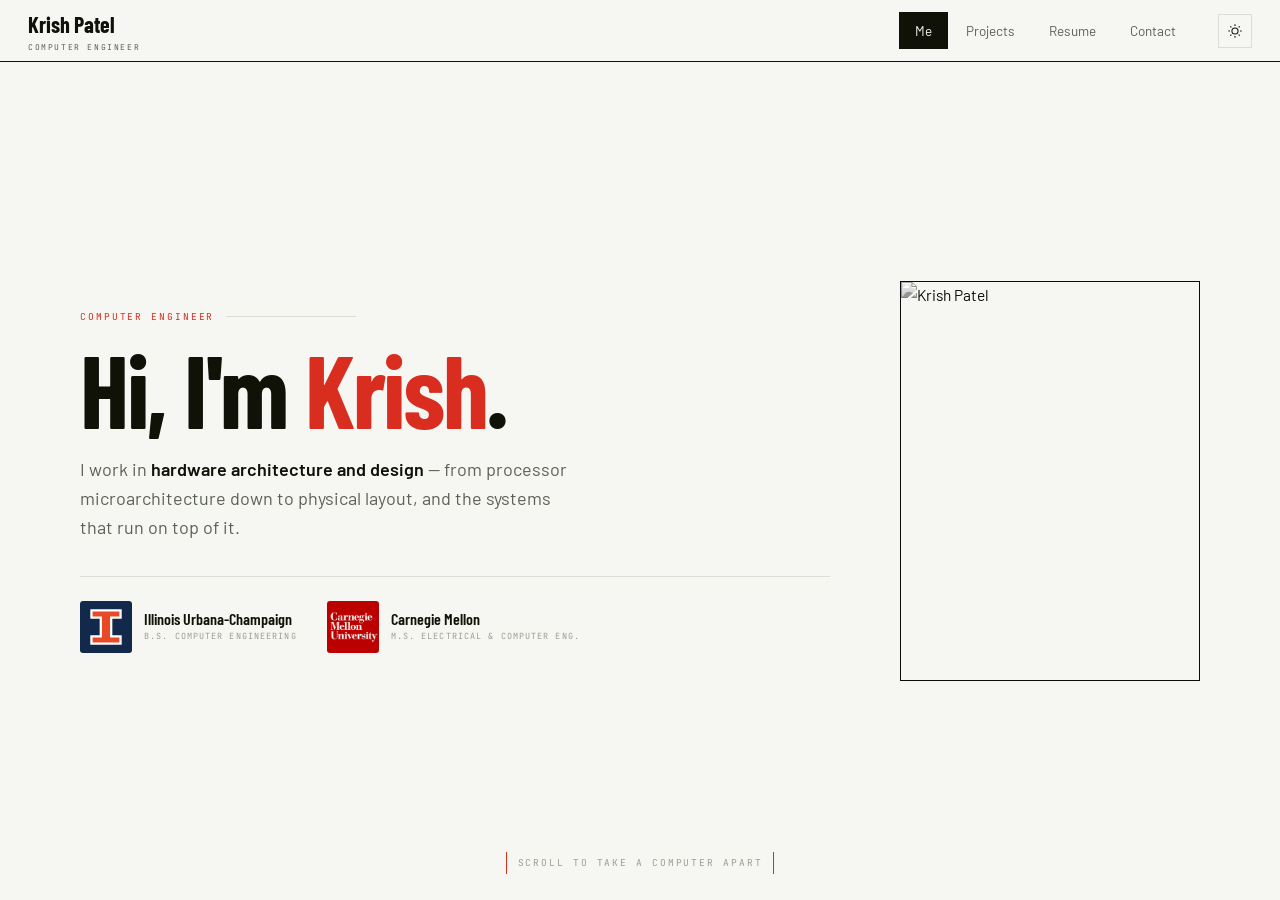
==== index.html @ 45767eee "Build the magnification portfolio A single-page site where scrolling changes magnification rather th" ====
<!doctype html>
<html lang="en">
  <head>
    <meta charset="UTF-8" />
    <meta name="viewport" content="width=device-width, initial-scale=1.0" />
    <title>Krish Patel — Computer Engineer</title>
    <meta name="description" content="Krish Patel, a computer engineer working in hardware architecture and design. A portfolio that magnifies from a whole machine down to a single transistor." />
    <meta property="og:title" content="Krish Patel — Computer Engineer" />
    <meta property="og:description" content="From a desk to a transistor: an operating system, compiler research, two FPGA builds, an out-of-order processor and a 45nm layout." />
    <meta property="og:type" content="website" />
    <link rel="preconnect" href="https://fonts.googleapis.com" />
    <link rel="preconnect" href="https://fonts.gstatic.com" crossorigin />
    <link href="https://fonts.googleapis.com/css2?family=Barlow+Condensed:wght@400;500;600;700&family=Barlow:wght@400;500;600&family=JetBrains+Mono:wght@400;500&display=swap" rel="stylesheet" />
    <link rel="stylesheet" href="styles.css" />
    <script src="script.js" defer></script>
  </head>
  <body>

<nav class="nav">
  <div class="nav-in">
    <div class="brand">Krish Patel<small>COMPUTER ENGINEER</small></div>
    <div class="tabs" id="tabs">
      <button class="on" data-p="me">Me</button>
      <button data-p="projects">Projects</button>
      <button data-p="resume">Resume</button>
      <button data-p="contact">Contact</button>
    </div>
    <button class="theme" id="theme" aria-label="Toggle dark mode" title="Toggle dark mode">
      <svg class="sun" viewBox="0 0 24 24" aria-hidden="true"><circle cx="12" cy="12" r="4.6"/><path d="M12 2v2.4M12 19.6V22M2 12h2.4M19.6 12H22M4.9 4.9l1.7 1.7M17.4 17.4l1.7 1.7M19.1 4.9l-1.7 1.7M6.6 17.4l-1.7 1.7"/></svg>
      <svg class="moon" viewBox="0 0 24 24" aria-hidden="true"><path d="M20 14.5A8.2 8.2 0 0 1 9.5 4 8.3 8.3 0 1 0 20 14.5Z"/></svg>
    </button>
  </div>
</nav>

<!-- ==================== ME ==================== -->
<section class="page on hero-page" id="me">
  <div class="hero-in">
    <div>
      <p class="eyebrow">COMPUTER ENGINEER</p>
      <h1 class="hi">Hi, I'm <em>Krish</em>.</h1>
      <p class="blurb">I work in <b>hardware architecture and design</b> — from processor microarchitecture down to physical layout, and the systems that run on top of it.</p>
      <div class="schools">
        <div class="school">
          <figure>
            <svg viewBox="0 0 100 100" role="img" aria-label="University of Illinois Urbana-Champaign">
              <rect width="100" height="100" rx="3" fill="#13294B"/>
              <path d="M22 18 H78 V32 H60 V68 H78 V82 H22 V68 H40 V32 H22 Z"
                    fill="#E84A27" stroke="#fff" stroke-width="4.4" stroke-linejoin="miter"/>
            </svg>
          </figure>
          <div><b>Illinois Urbana-Champaign</b><span>B.S. COMPUTER ENGINEERING</span></div>
        </div>
        <div class="school">
          <figure><img src="assets/cmu.png" alt="Carnegie Mellon University" /></figure>
          <div><b>Carnegie Mellon</b><span>M.S. ELECTRICAL &amp; COMPUTER ENG.</span></div>
        </div>
      </div>
    </div>
    <img class="portrait" src="https://static.wixstatic.com/media/843f1e_69efc195f84f4fa6b0341ea2a1d163ef~mv2.jpg/v1/crop/x_611,y_0,w_1133,h_1640/fill/w_560,h_810,al_c,q_85,usm_0.66_1.00_0.01,enc_avif,quality_auto/krish_patel_edited.jpg" alt="Krish Patel" />
  </div>
  <button class="cue" data-go="projects"><i></i>SCROLL TO TAKE A COMPUTER APART<i></i></button>
</section>

<!-- ==================== RESUME ==================== -->
<section class="page scrolly" id="resume">
  <div class="wrap">
    <div class="res-head">
      <div class="who">
        <p class="eyebrow">RESUME</p>
        <h1>Krish Patel</h1>
        <div class="res-meta">
          <a href="mailto:krishp2@andrew.cmu.edu">krishp2@andrew.cmu.edu</a>
          <a href="tel:+12177223852">(217) 722-3852</a>
          <a href="https://www.linkedin.com/in/krish-patel2">linkedin.com/in/krish-patel2</a>
          <a href="https://krish-patel.com">krish-patel.com</a>
        </div>
      </div>
      <a class="dl" href="Krish_Patel_Resume.pdf" download>
        <svg viewBox="0 0 24 24" aria-hidden="true"><path d="M12 3v12m0 0l-4.5-4.5M12 15l4.5-4.5M4 19h16"/></svg>
        Download PDF
      </a>
    </div>

    <div class="res-sec">
      <div class="res-grid">
        <div class="res-k">EDUCATION</div>
        <div>
          <div class="entry">
            <div class="entry-top"><h3>Carnegie Mellon University</h3><span class="where">M.S. Electrical &amp; Computer Engineering</span><span class="when">2026 — PRESENT</span></div>
          </div>
          <div class="entry">
            <div class="entry-top"><h3>University of Illinois Urbana-Champaign</h3><span class="where">B.S. Computer Engineering</span><span class="when">MAY 2025</span></div>
            <ul>
              <li><b>GPA 3.75 / 4.00</b></li>
              <li>Computer Architecture · Operating Systems · VLSI Design · Digital Systems · Algorithms · Machine Learning · Artificial Intelligence · Data Science · Probability · Databases</li>
            </ul>
          </div>
        </div>
      </div>
    </div>

    <div class="res-sec">
      <div class="res-grid">
        <div class="res-k">SKILLS</div>
        <div>
          <div class="skill-row"><div class="sk-k">LANGUAGES</div>
            <div class="row"><span class="tag">SystemVerilog</span><span class="tag">Embedded C</span><span class="tag">C / C++</span><span class="tag">Python</span><span class="tag">x86 Assembly</span><span class="tag">RISC-V</span><span class="tag">MySQL</span></div></div>
          <div class="skill-row"><div class="sk-k">DOMAINS</div>
            <div class="row"><span class="tag">Processor design</span><span class="tag">FPGA development</span><span class="tag">Natural language processing</span><span class="tag">Machine learning</span><span class="tag">Data analysis</span></div></div>
          <div class="skill-row"><div class="sk-k">TOOLS</div>
            <div class="row"><span class="tag">Synopsys</span><span class="tag">Cadence</span><span class="tag">Vivado</span><span class="tag">Xilinx</span><span class="tag">Quartus</span><span class="tag">Verdi</span><span class="tag">QEMU</span><span class="tag">gdb</span><span class="tag">PyTorch</span><span class="tag">TensorFlow</span><span class="tag">Docker</span><span class="tag">CI/CD</span><span class="tag">MongoDB</span><span class="tag">GCP</span><span class="tag">Linux</span><span class="tag">GitHub</span></div></div>
        </div>
      </div>
    </div>

    <div class="res-sec">
      <div class="res-grid">
        <div class="res-k">PROJECTS</div>
        <div>
          <div class="entry">
            <div class="entry-top"><h3>Pipelined Out-of-Order RISC-V Processor</h3><a class="res-link" href="https://krish-patel.com/ooo">krish-patel.com/ooo</a></div>
            <ul>
              <li>Out-of-order processor built from scratch to the RISC-V ISA — 4-way associative cache, separate D and I caches with PLRU, reservation stations, and a reorder buffer</li>
              <li>Improved performance metrics by <b>40%</b> through age-ordered issuing, early branch recovery and GShare branch prediction, reaching an <b>IPC of 0.7 on CoreMark</b></li>
              <li>Ranked in the <b>top 15 among peers</b> on benchmarking, using coverage points and randomised testbenches while holding a compact 200k nm² area</li>
            </ul>
          </div>
          <div class="entry">
            <div class="entry-top"><h3>Unix-Like Operating System</h3><a class="res-link" href="https://krish-patel.com/os">krish-patel.com/os</a></div>
            <ul>
              <li>Real-time OS kernel from scratch in x86 assembly and C, focused on memory mapping and virtualization — GDT/IDT setup, paging, drivers and scheduling</li>
              <li>Device drivers for keyboard, terminal and RTC; optimised system calls and PCBs with assembly linkage, plus a read-only file system written from scratch</li>
              <li>Synchronised system calls for round-robin scheduling, supporting a multi-terminal setup for <b>up to 6 processes</b>, with unit tests per function and kernel-level debugging in gdb</li>
            </ul>
          </div>
          <div class="entry">
            <div class="entry-top"><h3>Mortal Kombat Arcade Game on FPGA</h3><a class="res-link" href="https://krish-patel.com/mortal-kombat">krish-patel.com/mortal-kombat</a></div>
            <ul>
              <li>Replicated Mortal Kombat on an FPGA as a SoC in SystemVerilog on Xilinx with <b>213 KiB of on-chip memory</b> — multiplayer, health tracking and a match timer</li>
              <li>Implemented the SPI protocol between the <b>MicroBlaze</b> processor and a <b>MAX3421E USB host controller</b>, enabling USB keyboard game control</li>
              <li>Integrated an AXI UART interface for serial communication between MicroBlaze and peripherals including HDMI, USB and GPIO</li>
            </ul>
          </div>
        </div>
      </div>
    </div>

    <div class="res-sec">
      <div class="res-grid">
        <div class="res-k">EXPERIENCE</div>
        <div>
          <div class="entry">
            <div class="entry-top"><h3>Research Assistant</h3><span class="where">IBM-Illinois IIDAI Research</span><span class="when">MAY 2024 — PRESENT</span></div>
            <ul>
              <li>Optimized tensor compilers with NLP-based search-space reduction, improving multi-platform compatibility and significantly reducing AI compilation time</li>
              <li>Reproduced research results to <b>within 2% variance</b> while migrating legacy codebases to an upgraded TVM framework</li>
              <li>Distilled complex research into posters and abstracts for presentation</li>
            </ul>
          </div>
          <div class="entry">
            <div class="entry-top"><h3>Undergraduate Course Assistant</h3><span class="where">Computer Architecture (ECE 411)</span><span class="when">JAN 2023 — PRESENT</span></div>
            <ul>
              <li>Mentoring a class of <b>over 100 students</b> in debugging RISC-V HDL code and testbenches, and redesigning course projects around advanced verification techniques</li>
              <li>Previously assisted Discrete Mathematics (CS 173) and Introduction to Electronics (ECE 110)</li>
            </ul>
          </div>
          <div class="entry">
            <div class="entry-top"><h3>Intern</h3><span class="where">NeoSOFT Technologies</span><span class="when">JUN 2023 — AUG 2023</span></div>
            <ul>
              <li>Built a resume-parsing API using deep learning for NLP, trained on <b>1,400+ resumes with 90% accuracy</b> extracting education, skills, contact details and experience</li>
              <li>Developed a BeautifulSoup and Selenium web bot scraping <b>1,000+ job listings</b> into MongoDB for candidate-to-job matching</li>
              <li>Designed a regex-based skill extraction script identifying <b>17,300+ skills</b> across diverse resumes</li>
            </ul>
          </div>
        </div>
      </div>
    </div>
  </div>
</section>

<!-- ==================== PROJECTS ==================== -->
<section class="page" id="projects">
  <div class="zoom" id="zoom">

    <div class="bg">
      <svg class="scene" id="scene" viewBox="0 0 1000 700" preserveAspectRatio="xMidYMid slice" aria-hidden="true">
        <g id="cam">

          <!-- L0 · the desk: monitor, tower, keyboard, mouse -->
          <g class="sc">
            <path d="M20 626h960" stroke-width="4"/>
            <rect class="solid" x="150" y="196" width="272" height="196" rx="7"/>
            <rect x="172" y="218" width="228" height="152"/>
            <g class="thin"><path d="M186 238h96M186 256h150M186 274h64M186 292h124M186 310h88M186 328h140"/></g>
            <path d="M286 392v40M234 432h104" stroke-width="4"/>
            <rect x="180" y="492" width="250" height="38" rx="4"/>
            <g class="thin"><path d="M196 504h218M196 518h150"/></g>
            <rect x="452" y="492" width="42" height="60" rx="20"/>
            <path class="thin" d="M473 492v22"/>
            <rect class="solid" x="556" y="140" width="230" height="452" rx="8"/>
            <rect x="584" y="168" width="174" height="58" rx="4"/>
            <circle cx="742" cy="256" r="12"/><circle cx="742" cy="256" r="5"/>
            <g class="thin"><path d="M584 470h174M584 494h174M584 518h174M584 542h112"/></g>
            <rect class="hint-rect" x="600" y="300" width="160" height="112" rx="3"/>
          </g>

          <!-- L1 · inside the case: PSU, drives, cooler, board -->
          <g class="sc">
            <rect x="50" y="50" width="900" height="600" rx="8"/>
            <rect class="solid" x="664" y="84" width="252" height="150" rx="5"/>
            <g class="thin"><path d="M694 118h192M694 146h192M694 174h192M694 202h124"/></g>
            <rect class="solid" x="664" y="272" width="252" height="76" rx="4"/>
            <rect class="solid" x="664" y="366" width="252" height="76" rx="4"/>
            <g class="thin"><path d="M690 310h84M690 404h84"/></g>
            <circle cx="790" cy="556" r="70"/><circle cx="790" cy="556" r="22"/>
            <path class="thin" d="M790 486v140M720 556h140M741 507l98 98M839 507l-98 98"/>
            <rect class="solid" x="188" y="132" width="452" height="400" rx="5"/>
            <g class="thin"><path d="M188 566h452M212 566v40M616 566v40"/></g>
            <rect class="hint-rect" x="250" y="180" width="180" height="126" rx="3"/>
          </g>

          <!-- L2 · the motherboard: socket, RAM, PCIe, expansion card -->
          <g class="sc">
            <rect x="40" y="34" width="920" height="632" rx="8"/>
            <circle cx="72" cy="66" r="9"/><circle cx="928" cy="66" r="9"/>
            <circle cx="72" cy="634" r="9"/><circle cx="928" cy="634" r="9"/>
            <rect class="solid" x="108" y="86" width="228" height="228" rx="4"/>
            <rect x="140" y="118" width="164" height="164"/>
            <path class="thin" d="M108 130h-40M108 170h-40M108 210h-40M108 250h-40"/>
            <rect class="solid" x="410" y="76" width="34" height="252" rx="3"/>
            <rect class="solid" x="460" y="76" width="34" height="252" rx="3"/>
            <rect class="solid" x="510" y="76" width="34" height="252" rx="3"/>
            <rect class="solid" x="560" y="76" width="34" height="252" rx="3"/>
            <rect class="solid" x="680" y="120" width="180" height="120" rx="4"/>
            <g class="thin"><path d="M700 150h140M700 180h140M700 210h100"/></g>
            <circle cx="392" cy="380" r="18"/><circle cx="440" cy="380" r="18"/><circle cx="488" cy="380" r="18"/>
            <path class="thin" d="M100 620h600M100 560h600"/>
            <rect class="solid" x="300" y="430" width="260" height="182" rx="3"/>
            <rect x="330" y="462" width="120" height="96"/>
            <g class="thin"><path d="M300 596h260M340 612v18M400 612v18M460 612v18"/></g>
            <rect class="hint-rect" x="300" y="430" width="260" height="182" rx="3"/>
          </g>

          <!-- L3 · the FPGA development board -->
          <g class="sc">
            <rect x="46" y="70" width="908" height="560" rx="10"/>
            <circle cx="78" cy="102" r="10"/><circle cx="922" cy="102" r="10"/>
            <circle cx="78" cy="598" r="10"/><circle cx="922" cy="598" r="10"/>

            <!-- the FPGA itself -->
            <rect class="solid" x="390" y="240" width="220" height="220" rx="5"/>
            <rect x="418" y="268" width="164" height="164" rx="3"/>
            <path class="thin" d="M446 296h108M446 330h108M446 364h108M446 398h108"/>

            <!-- memory -->
            <rect class="solid" x="180" y="250" width="120" height="70" rx="3"/>
            <rect class="solid" x="180" y="340" width="120" height="70" rx="3"/>
            <g class="thin"><path d="M200 274h80M200 294h80M200 364h80M200 384h80"/></g>

            <!-- GPIO headers -->
            <g class="thin">
              <path d="M180 120h300M180 150h300"/>
              <path d="M200 112v46M230 112v46M260 112v46M290 112v46M320 112v46
                       M350 112v46M380 112v46M410 112v46M440 112v46M470 112v46"/>
            </g>

            <!-- ports along the right edge -->
            <rect class="solid" x="700" y="150" width="150" height="70" rx="3"/>
            <rect class="solid" x="700" y="252" width="150" height="70" rx="3"/>
            <rect class="solid" x="700" y="354" width="150" height="70" rx="3"/>
            <g class="thin"><path d="M850 185h60M850 287h60M850 389h60"/></g>

            <!-- oscillator, LEDs, switches -->
            <rect class="solid" x="640" y="500" width="70" height="46" rx="3"/>
            <circle cx="200" cy="530" r="13"/><circle cx="240" cy="530" r="13"/>
            <circle cx="280" cy="530" r="13"/><circle cx="320" cy="530" r="13"/>
            <rect x="380" y="512" width="130" height="40" rx="2"/>
            <g class="thin"><path d="M406 512v40M432 512v40M458 512v40M484 512v40"/></g>

            <!-- edge connector -->
            <g class="thin">
              <path d="M300 630v34M330 630v34M360 630v34M390 630v34M420 630v34
                       M450 630v34M480 630v34M510 630v34M540 630v34M570 630v34"/>
            </g>
            <rect class="hint-rect" x="400" y="280" width="200" height="140" rx="3"/>
          </g>

          <!-- L4 · the die -->
          <g class="sc">
            <rect x="60" y="50" width="880" height="600" rx="4"/>
            <rect x="100" y="90" width="800" height="520"/>
            <g class="thin">
              <path d="M100 70h800M100 630h800"/>
              <path d="M160 50v40M240 50v40M320 50v40M400 50v40M480 50v40M560 50v40M640 50v40M720 50v40M800 50v40
                       M160 610v40M240 610v40M320 610v40M400 610v40M480 610v40M560 610v40M640 610v40M720 610v40M800 610v40"/>
            </g>
            <rect class="solid" x="136" y="126" width="212" height="190"/>
            <g class="thin"><path d="M136 170h212M136 214h212M136 258h212M190 126v190M264 126v190"/></g>
            <rect class="solid" x="136" y="372" width="212" height="200"/>
            <g class="thin"><path d="M136 420h212M136 468h212M136 516h212"/></g>
            <rect class="solid" x="386" y="126" width="290" height="446"/>
            <rect class="solid" x="714" y="126" width="150" height="446"/>
            <path d="M348 220h38M348 470h38M676 350h38" stroke-width="3"/>
            <rect class="hint-rect" x="460" y="300" width="150" height="105" rx="2"/>
          </g>

          <!-- L5 · one transistor, in cross-section -->
          <g class="sc">
            <path d="M20 578h960" stroke-width="5"/>
            <rect class="solid" x="200" y="404" width="600" height="174"/>
            <rect class="solid" x="344" y="288" width="312" height="116" rx="4"/>
            <rect class="solid" x="400" y="190" width="200" height="98" rx="4"/>
            <path d="M200 404v-78h104v78M696 404v-78h104v78" stroke-width="3"/>
            <path d="M500 190V78M430 78h140" stroke-width="3"/>
            <path d="M252 326V162M182 162h140M748 326V162M678 162h140" stroke-width="3"/>
            <g class="thin"><path d="M20 404h180M800 404h180M20 288h324M656 288h324"/></g>
          </g>

        </g>
      </svg>
    </div>

    <div class="deck">
      <div class="rail-copy">

        <article class="lvl">
          <p class="tagline">LEVEL 00 · THE WHOLE MACHINE</p>
          <h2>Let's take a computer apart.</h2>
          <p class="say">Six levels, from the machine on your desk down to a single transistor, with a project at each one. Roll the wheel to magnify — or click the red square to go deeper.</p>
        </article>

        <article class="lvl">
          <p class="tagline">LEVEL 01 · THE SYSTEM</p>
          <h2>The software that runs everything else</h2>
          <div class="cards">
            <button class="pcard" data-demo="os391">
              <h3>An operating system, from an empty file</h3>
              <p class="what">A UNIX-like OS in C — paging, an interrupt-driven keyboard, a file system, and a scheduler running <b>three terminals at once</b>.</p>
              <div class="row"><span class="tag">C</span><span class="tag">x86 asm</span><span class="tag">ECE 391</span></div>
              <p class="more try">TRY IT</p>
            </button>
          </div>
        </article>

        <article class="lvl">
          <p class="tagline">LEVEL 02 · THE BOARD</p>
          <h2>How work gets mapped onto hardware</h2>
          <div class="cards">
            <button class="pcard" data-proj="tvm">
              <h3>Tensor compiler research</h3>
              <p class="what">Pruned a machine-learning compiler's autotuning search, then migrated the pipeline to TVM and matched the original results to <b>within 2%</b>.</p>
              <div class="row"><span class="tag">TVM</span><span class="tag">Python</span><span class="tag">IBM-Illinois</span></div>
              <p class="more">READ MORE</p>
            </button>
          </div>
        </article>

        <article class="lvl">
          <p class="tagline">LEVEL 03 · THE FPGA BOARD · TWO BUILDS</p>
          <h2>Where a design becomes real hardware</h2>
          <div class="cards two">
            <button class="pcard" data-proj="ohlc">
              <h3>Hardware OHLC Generator</h3>
              <p class="what">Market data aggregated into price candles <b>in silicon, not software</b> — parser, control unit and compute path, for latency-sensitive trading.</p>
              <div class="row"><span class="tag">SystemVerilog</span><span class="tag">AXI</span></div>
              <p class="more">READ MORE</p>
            </button>
            <button class="pcard" data-proj="mk">
              <h3>Mortal Kombat on FPGA</h3>
              <p class="what">A two-player fighting game built as a <b>full SoC</b> — custom game logic, an animation engine, and real-time HDMI output beside a soft processor.</p>
              <div class="row"><span class="tag">SystemVerilog</span><span class="tag">Vivado</span><span class="tag">HDMI</span></div>
              <p class="more">READ MORE</p>
            </button>
          </div>
        </article>

        <article class="lvl">
          <p class="tagline">LEVEL 04 · THE DIE</p>
          <h2>The processor itself</h2>
          <div class="cards">
            <button class="pcard key" data-proj="ooo">
              <span class="flag">FLAGSHIP</span>
              <h3>Out-of-Order RISC-V Processor</h3>
              <p class="what">When an instruction stalls it runs later work that's ready instead, then <b>restores program order at commit</b>. Tomasulo scheduling, GShare prediction, IPC 0.7.</p>
              <div class="row"><span class="tag">Out-of-order</span><span class="tag">GShare</span><span class="tag">4-way cache</span><span class="tag">CoreMark</span></div>
              <p class="more">READ MORE</p>
            </button>
          </div>
        </article>

        <article class="lvl">
          <p class="tagline">LEVEL 05 · ONE SWITCH</p>
          <h2>Where the design becomes physical</h2>
          <div class="cards">
            <button class="pcard" data-proj="pnr">
              <h3>Datapath design &amp; place-and-route</h3>
              <p class="what">A RISC-V datapath carried from Verilog RTL to a placed-and-routed <b>45 nm</b> layout, through timing closure and physical verification.</p>
              <div class="row"><span class="tag">Genus</span><span class="tag">Innovus</span><span class="tag">45 nm</span><span class="tag">DRC · LVS</span></div>
              <p class="more">READ MORE</p>
            </button>
          </div>
        </article>
      </div>

      <nav class="ruler" id="ruler" aria-label="Magnification">
        <div class="rfill" id="rfill"></div>
        <button class="tick on" data-l="0"><svg class="spec" viewBox="0 0 20 20" aria-hidden="true"><rect x="6" y="2" width="8" height="16" rx="1"/><rect x="8" y="4" width="4" height="3"/><circle cx="10" cy="13" r="1.4"/></svg><span><span class="n">1 m</span><span class="w">MACHINE</span></span><i class="dash"></i></button>
        <button class="tick" data-l="1"><svg class="spec" viewBox="0 0 20 20" aria-hidden="true"><rect x="2" y="4" width="16" height="12" rx="1"/><path d="M2 8h16"/><circle cx="4.6" cy="6" r=".7"/><path d="M5 11h8M5 13.4h5"/></svg><span><span class="n">45 cm</span><span class="w">INSIDE THE CASE</span></span><i class="dash"></i></button>
        <button class="tick" data-l="2"><svg class="spec" viewBox="0 0 20 20" aria-hidden="true"><rect x="2" y="3" width="16" height="14" rx="1"/><rect x="4" y="6" width="6" height="6"/><path d="M12.5 5.5v9M15 5.5v9M4 14.5h6"/></svg><span><span class="n">25 cm</span><span class="w">MOTHERBOARD</span></span><i class="dash"></i></button>
        <button class="tick" data-l="3"><svg class="spec" viewBox="0 0 20 20" aria-hidden="true"><rect x="1.5" y="4" width="17" height="12" rx="1"/><rect x="7.5" y="8" width="6" height="6"/><path d="M3.5 6h2.5M3.5 8h2.5M15 6h1.5M15 14h1.5"/></svg><span><span class="n">10 cm</span><span class="w">FPGA BOARD</span></span><i class="dash"></i></button>
        <button class="tick" data-l="4"><svg class="spec" viewBox="0 0 20 20" aria-hidden="true"><rect x="2" y="4" width="16" height="12"/><rect x="4" y="6.5" width="4.5" height="7"/><rect x="10" y="6.5" width="6" height="3"/><rect x="10" y="11" width="6" height="2.5"/></svg><span><span class="n">1 cm</span><span class="w">DIE</span></span><i class="dash"></i></button>
        <button class="tick" data-l="5"><svg class="spec" viewBox="0 0 20 20" aria-hidden="true"><path d="M2 16h16"/><rect x="5" y="11" width="10" height="5"/><rect x="7.5" y="7.5" width="5" height="3.5"/><path d="M10 7.5V3M8 3h4"/></svg><span><span class="n">100 nm</span><span class="w">SWITCH</span></span><i class="dash"></i></button>
      </nav>
    </div>

    <div class="hint">
      <span id="hintText">ROLL TO MAGNIFY</span>
      <span class="bar"><i id="hintBar"></i></span>
      <span class="depth">×<b id="magNo">1</b></span>
    </div>
  </div>
</section>

<!-- ==================== CONTACT ==================== -->
<section class="page scrolly" id="contact">
  <div class="wrap">
    <p class="eyebrow">CONTACT</p>
    <h1>Get in <em>touch</em>.</h1>
    <p class="say">Looking for 2027 internships in computer architecture, verification, and hardware for AI. Email is fastest.</p>
    <div class="reach">
      <a href="mailto:krishp2@andrew.cmu.edu"><span class="k">EMAIL</span><span class="v">krishp2@andrew.cmu.edu</span><span class="ar">→</span></a>
      <a href="https://github.com/krishp2"><span class="k">GITHUB</span><span class="v">github.com/krishp2</span><span class="ar">→</span></a>
      <a href="https://www.linkedin.com/in/krish-patel-24bb79238/"><span class="k">LINKEDIN</span><span class="v">linkedin.com/in/krish-patel</span><span class="ar">→</span></a>
    </div>
  </div>
</section>

<!-- ==================== live demo ==================== -->
<div class="demo" id="demo" hidden>
  <div class="demo-bar">
    <button class="back" id="demoBack"><span>&larr;</span> Back to projects</button>
    <div class="demo-title">391OS<small>RUNNING IN YOUR BROWSER</small></div>
    <div class="keys">
      <kbd>Ctrl + L</kbd><kbd>clear</kbd>
      <kbd>Tab</kbd><kbd>autocomplete</kbd>
      <kbd>Alt + F1 / F2 / F3</kbd><kbd>swap terminal</kbd>
    </div>
    <div class="demo-links">
      <button id="demoAbout">ABOUT THIS BUILD</button>
      <a href="https://krishpatel25.github.io/unix-operating-system/" target="_blank" rel="noopener">OPEN FULL ↗</a>
    </div>
  </div>
  <div class="demo-stage">
    <div class="demo-load" id="demoLoad"><span><b>BOOTING 391OS</b>if it does not start, use OPEN FULL above</span></div>
    <iframe id="demoFrame" title="391OS live demo" allow="autoplay; clipboard-write"></iframe>
  </div>
</div>

<!-- ==================== detail overlay ==================== -->
<div class="modal" id="modal" hidden>
  <div class="sheet" id="sheet" role="dialog" aria-modal="true" aria-labelledby="sheetTitle">
    <div class="sheet-top">
      <div><p class="src" id="sheetSrc"></p><h3 id="sheetTitle"></h3></div>
      <button class="x" id="sheetClose" aria-label="Close">✕</button>
    </div>
    <div class="sheet-body" id="sheetBody"></div>
  </div>
</div>
  </body>
</html>
---- styles.css ----
/* ============================= tokens ============================= */
:root{
  --stage:#f6f6f3; --card:#fff; --ink:#101208; --mid:#5c6156; --dim:#9b9f93;
  --rule:#dcded5; --hair:#eaebe5; --red:#d92d20; --red-soft:rgba(217,45,32,.07);
  --sketch:#a8b0b6; --sketch-fill:rgba(168,176,182,.09); --shadow:rgba(16,18,8,.13);
  --nav:62px;
}
@media (prefers-color-scheme:dark){
  :root:not([data-theme="light"]){
    --stage:#0d0f12; --card:#161a1f; --ink:#eceee8; --mid:#98a0a7; --dim:#6a727a;
    --rule:#262c33; --hair:#1d2228; --red:#ff5f4e; --red-soft:rgba(255,95,78,.11);
    --sketch:#4a555e; --sketch-fill:rgba(74,85,94,.16); --shadow:rgba(0,0,0,.5);
  }
}
:root[data-theme="dark"]{
  --stage:#0d0f12; --card:#161a1f; --ink:#eceee8; --mid:#98a0a7; --dim:#6a727a;
  --rule:#262c33; --hair:#1d2228; --red:#ff5f4e; --red-soft:rgba(255,95,78,.11);
  --sketch:#4a555e; --sketch-fill:rgba(74,85,94,.16); --shadow:rgba(0,0,0,.5);
}

*{box-sizing:border-box}
body{margin:0;background:var(--stage);color:var(--ink);
  font-family:Barlow,system-ui,sans-serif;font-size:15.5px;line-height:1.62;
  -webkit-font-smoothing:antialiased;transition:background .3s,color .3s}
body.locked{overflow:hidden}
a{color:inherit;text-decoration:none}
button{font:inherit;background:none;border:0;padding:0;color:inherit}
:focus-visible{outline:2px solid var(--red);outline-offset:3px}

/* ============================= nav ============================= */
.nav{position:fixed;top:0;left:0;right:0;height:var(--nav);z-index:80;
  background:color-mix(in srgb,var(--stage) 92%,transparent);
  backdrop-filter:blur(14px);border-bottom:1px solid var(--ink)}
.nav-in{height:100%;width:min(1380px,calc(100% - 56px));margin-inline:auto;
  display:flex;align-items:center;gap:18px}
.brand{font-family:"Barlow Condensed",sans-serif;font-size:22px;font-weight:700}
.brand small{display:block;font-family:"JetBrains Mono",monospace;font-size:8px;
  letter-spacing:.2em;color:var(--mid);font-weight:400;margin-top:-2px}
.tabs{margin-left:auto;display:flex;gap:2px}
.tabs button{padding:7px 15px;font-size:13.5px;color:var(--mid);cursor:pointer;
  border:1px solid transparent;transition:.22s}
.tabs button:hover{color:var(--ink)}
.tabs button.on{color:var(--stage);background:var(--ink);border-color:var(--ink)}
.theme{width:34px;height:34px;display:grid;place-items:center;cursor:pointer;
  border:1px solid var(--rule);margin-left:8px;transition:.22s}
.theme:hover{border-color:var(--red);color:var(--red)}
.theme svg{width:16px;height:16px;fill:none;stroke:currentColor;stroke-width:1.6}
.theme .moon{display:none}
:root[data-theme="dark"] .theme .sun{display:none}
:root[data-theme="dark"] .theme .moon{display:block}
@media (prefers-color-scheme:dark){
  :root:not([data-theme="light"]) .theme .sun{display:none}
  :root:not([data-theme="light"]) .theme .moon{display:block}
}

/* ============================= pages ============================= */
.page{display:none}
.page.on{display:block}
.scrolly{padding:calc(var(--nav) + 74px) 0 90px}
.wrap{width:min(1120px,calc(100% - 56px));margin-inline:auto}
.eyebrow{font-family:"JetBrains Mono",monospace;font-size:9.5px;letter-spacing:.2em;
  color:var(--red);margin:0 0 18px;display:flex;align-items:center;gap:12px}
.eyebrow::after{content:"";flex:1;border-top:1px solid var(--rule);max-width:130px}
h1{font-family:"Barlow Condensed",sans-serif;font-size:clamp(42px,6vw,78px);line-height:.95;
  letter-spacing:-.016em;margin:0 0 22px;font-weight:700;max-width:15ch;text-wrap:balance}
h1 em{font-style:normal;color:var(--red)}
h2{font-family:"Barlow Condensed",sans-serif;font-size:clamp(27px,3.4vw,40px);line-height:1.04;
  margin:0 0 14px;font-weight:600;max-width:20ch;text-wrap:balance}
h3{font-family:"Barlow Condensed",sans-serif;font-size:21px;margin:0 0 3px;font-weight:600}
.say{color:var(--mid);font-size:17px;max-width:54ch;margin:0 0 18px}
.say b{color:var(--ink);font-weight:600}
.tag{font-family:"JetBrains Mono",monospace;font-size:10px;color:var(--mid);
  border:1px solid var(--rule);background:var(--card);padding:3px 9px}
.row{display:flex;flex-wrap:wrap;gap:5px}

/* ---- flight between the intro and the zoom ---- */
@keyframes fly-through{
  from{opacity:1;transform:scale(1);filter:blur(0)}
  to{opacity:0;transform:scale(1.7);filter:blur(16px)}
}
@keyframes fly-into{
  from{opacity:0;transform:scale(.82);filter:blur(13px)}
  to{opacity:1;transform:scale(1);filter:blur(0)}
}
.hero-in.flying{animation:fly-through .52s cubic-bezier(.5,0,.85,.3) forwards}
.cue.flying{opacity:0;transition:opacity .2s}
.zoom.arriving .deck,.zoom.arriving .bg{animation:fly-into .9s cubic-bezier(.16,.7,.3,1) both}
@media (prefers-reduced-motion:reduce){
  .hero-in.flying,.zoom.arriving .deck,.zoom.arriving .bg{animation:none}
}

/* ---- ME · full-viewport hero ---- */
.hero-page{height:100vh;align-content:center;position:relative;padding:var(--nav) 0 0}
/* must out-specify .page{display:none} without re-showing an inactive page */
.page.hero-page.on{display:grid}
.hero-in{width:min(1120px,calc(100% - 56px));margin-inline:auto;
  display:grid;grid-template-columns:1fr 300px;gap:70px;align-items:center}
.hi{font-family:"Barlow Condensed",sans-serif;font-size:clamp(56px,8vw,104px);
  line-height:.9;letter-spacing:-.022em;margin:0 0 20px;font-weight:700}
.hi em{font-style:normal;color:var(--red)}
.blurb{color:var(--mid);font-size:18px;max-width:50ch;margin:0 0 34px}
.blurb b{color:var(--ink);font-weight:600}
.schools{display:flex;gap:30px;flex-wrap:wrap;padding-top:24px;border-top:1px solid var(--rule)}
.school{display:flex;align-items:center;gap:12px}
/* Both marks are drawn for a light ground, so give them one in either theme
   rather than filtering them — inverting flattens them into solid blocks. */
/* Both marks carry their own solid ground (navy, crimson), so they sit directly
   on the page — no plate needed in either theme. */
.school figure{margin:0;width:52px;height:52px;flex-shrink:0;display:grid;place-items:center}
.school img,.school svg{width:52px;height:52px;display:block;border-radius:3px}
.school img{object-fit:contain}
.school b{display:block;font-family:"Barlow Condensed",sans-serif;font-size:16px;font-weight:600;line-height:1.15}
.school span{display:block;font-family:"JetBrains Mono",monospace;font-size:8.5px;
  letter-spacing:.13em;color:var(--dim);margin-top:2px}
.portrait{width:300px;aspect-ratio:3/4;object-fit:cover;object-position:50% 18%;
  filter:grayscale(1) contrast(1.05);border:1px solid var(--ink)}
.cue{position:absolute;left:0;right:0;bottom:26px;display:flex;justify-content:center;
  gap:11px;align-items:center;font-family:"JetBrains Mono",monospace;font-size:9.5px;
  letter-spacing:.2em;color:var(--dim);cursor:pointer}
.cue i{display:block;width:1px;height:22px;background:var(--red);animation:drop 1.9s ease-in-out infinite}
@keyframes drop{0%,100%{transform:scaleY(1);opacity:1}50%{transform:scaleY(.4);opacity:.35}}

/* ---- RESUME ---- */
.res-head{display:flex;align-items:flex-end;gap:24px;flex-wrap:wrap;
  padding-bottom:26px;border-bottom:2px solid var(--ink)}
.res-head .who h1{margin-bottom:10px}
.res-meta{font-family:"JetBrains Mono",monospace;font-size:11px;color:var(--mid);
  display:flex;flex-wrap:wrap;gap:14px}
.res-meta a:hover{color:var(--red)}
.dl{margin-left:auto;display:inline-flex;align-items:center;gap:11px;flex-shrink:0;
  background:var(--red);color:#fff;padding:13px 20px;font-family:"Barlow Condensed",sans-serif;
  font-size:17px;font-weight:600;letter-spacing:.01em;box-shadow:4px 4px 0 var(--shadow);
  transition:transform .18s,box-shadow .18s}
.dl:hover{transform:translate(-3px,-3px);box-shadow:8px 8px 0 var(--shadow)}
.dl svg{width:15px;height:15px;stroke:currentColor;fill:none;stroke-width:2}
.res-sec{padding:30px 0;border-bottom:1px solid var(--rule)}
.res-sec:last-child{border-bottom:0}
.res-grid{display:grid;grid-template-columns:150px 1fr;gap:34px;align-items:start}
.res-k{font-family:"JetBrains Mono",monospace;font-size:9.5px;letter-spacing:.18em;
  color:var(--red);padding-top:5px}
.entry{margin-bottom:26px}
.entry:last-child{margin-bottom:0}
.entry-top{display:flex;align-items:baseline;gap:14px;flex-wrap:wrap}
.entry-top h3{margin:0;font-size:22px}
.entry-top .where{color:var(--mid);font-size:14.5px}
.entry-top .when{margin-left:auto;font-family:"JetBrains Mono",monospace;
  font-size:9.5px;letter-spacing:.12em;color:var(--dim);white-space:nowrap}
.entry ul{margin:9px 0 0;padding:0;list-style:none}
.entry li{position:relative;padding-left:19px;margin-bottom:7px;color:var(--mid);font-size:14.5px}
.entry li::before{content:"▸";position:absolute;left:0;top:1px;color:var(--red);font-size:10px}
.entry li b{color:var(--ink);font-weight:600}
.res-link{font-family:"JetBrains Mono",monospace;font-size:10px;color:var(--red);
  border-bottom:1px solid currentColor}
.skill-row{display:grid;grid-template-columns:130px 1fr;gap:18px;margin-bottom:16px;align-items:start}
.skill-row .sk-k{font-family:"JetBrains Mono",monospace;font-size:9px;letter-spacing:.14em;
  color:var(--dim);padding-top:5px}

/* ---- (old me styles, still used elsewhere) ---- */
.me-grid{display:grid;grid-template-columns:1fr 268px;gap:64px;align-items:end}
.me-grid img{width:268px;aspect-ratio:3/4;object-fit:cover;object-position:50% 18%;
  filter:grayscale(1) contrast(1.05);border:1px solid var(--ink)}
.arc{display:grid;grid-template-columns:1fr auto 1fr;gap:22px;align-items:center;
  margin-top:52px;padding-top:30px;border-top:1px solid var(--ink)}
.arc b{display:block;font-family:"JetBrains Mono",monospace;font-size:9px;
  letter-spacing:.18em;color:var(--dim);font-weight:400;margin-bottom:6px}
.arc span{font-family:"Barlow Condensed",sans-serif;font-size:23px;font-weight:600;display:block;line-height:1.1}
.arc em{font-style:normal;font-size:13.5px;color:var(--mid);display:block;margin-top:3px}
.arc .to{font-family:"JetBrains Mono",monospace;font-size:11px;color:var(--red);letter-spacing:.2em}
.now{margin-top:40px;background:var(--card);border:1px solid var(--ink);padding:20px 24px;max-width:620px}
.now b{font-family:"JetBrains Mono",monospace;font-size:9px;letter-spacing:.18em;
  color:var(--red);display:block;margin-bottom:8px}
.now p{margin:0;font-size:16px;color:var(--mid)}
.jump{margin-top:34px;display:inline-flex;align-items:center;gap:12px;cursor:pointer;
  border-bottom:1.5px solid var(--red);padding-bottom:4px;
  font-family:"Barlow Condensed",sans-serif;font-size:19px;font-weight:600;transition:gap .22s}
.jump:hover{gap:18px}
.jump span{color:var(--red)}

/* ---- ABOUT ---- */
.cols{display:grid;grid-template-columns:1fr 1fr;gap:56px;margin-top:34px}
.blk{padding-top:20px;border-top:1px solid var(--ink)}
.blk+.blk{margin-top:34px}
.blk .k{font-family:"JetBrains Mono",monospace;font-size:9px;letter-spacing:.18em;color:var(--dim);margin:0 0 14px}
.xp{padding:16px 0;border-bottom:1px solid var(--hair)}
.xp .when{font-family:"JetBrains Mono",monospace;font-size:9.5px;letter-spacing:.12em;color:var(--red);margin:0 0 4px}
.xp p{margin:6px 0 0;color:var(--mid);font-size:14.5px}

/* ---- CONTACT ---- */
.reach{display:grid;gap:1px;background:var(--rule);border:1px solid var(--ink);margin-top:34px;max-width:760px}
.reach a{background:var(--card);display:flex;align-items:center;gap:20px;padding:22px;transition:.22s}
.reach a:hover{background:var(--red-soft);padding-left:32px}
.reach .k{font-family:"JetBrains Mono",monospace;font-size:9.5px;letter-spacing:.2em;color:var(--dim);width:100px}
.reach .v{font-size:17px;font-family:"Barlow Condensed",sans-serif;font-weight:600}
.reach .ar{margin-left:auto;color:var(--dim);transition:.22s}
.reach a:hover .ar{color:var(--red);transform:translateX(6px)}

/* ==================== PROJECTS · zoom stage ==================== */
.zoom{position:fixed;inset:var(--nav) 0 0;overflow:hidden;
  cursor:url("data:image/svg+xml;utf8,<svg xmlns='http://www.w3.org/2000/svg' width='34' height='34' viewBox='0 0 34 34'><circle cx='14' cy='14' r='9' fill='none' stroke='%23d92d20' stroke-width='2'/><path d='M20.5 20.5L28 28' stroke='%23d92d20' stroke-width='2.6' stroke-linecap='round'/></svg>") 14 14, zoom-in}
.bg{position:absolute;inset:0;z-index:0;pointer-events:none;overflow:hidden}
.bg svg{width:100%;height:100%;display:block}
.scene *{vector-effect:non-scaling-stroke}
.scene .sc{stroke:var(--sketch);stroke-width:2.6;fill:none;stroke-linejoin:round}
.scene .sc .solid{fill:var(--sketch-fill)}
.scene .sc .thin{stroke-width:1.6}
.scene .hint-rect{stroke:var(--red);stroke-width:2;stroke-dasharray:9 7;opacity:.55;
  fill:rgba(217,45,32,.001);pointer-events:auto;cursor:inherit;transition:opacity .25s,stroke-width .25s}
.scene .hint-rect:hover{opacity:1;stroke-width:3.4;fill:var(--red-soft)}

.deck{position:absolute;inset:0;z-index:3;pointer-events:none;display:grid;grid-template-columns:1fr 128px;
  width:min(1380px,calc(100% - 56px));margin-inline:auto;align-items:center;gap:40px}
.rail-copy{position:relative;height:100%;display:grid;align-content:center}
.lvl{grid-area:1/1;max-width:660px;will-change:transform,opacity;transform-origin:10% 50%}
.tagline{font-family:"JetBrains Mono",monospace;font-size:9.5px;letter-spacing:.2em;
  color:var(--red);margin:0 0 11px}
.lvl h2{margin-bottom:10px}
.lvl .say{font-size:16px;margin-bottom:20px;max-width:44ch}

/* ---- project cards, now the loudest thing on screen ---- */
.cards{display:grid;gap:12px}
.cards.two{grid-template-columns:1fr 1fr}
.pcard{position:relative;text-align:left;width:100%;cursor:pointer;
  background:var(--card);border:1.5px solid var(--ink);padding:16px 18px 15px;
  box-shadow:4px 4px 0 var(--shadow);transition:transform .18s,box-shadow .18s,border-color .18s}
.pcard:hover{transform:translate(-3px,-3px);box-shadow:8px 8px 0 var(--shadow);border-color:var(--red)}
.pcard.key{border-color:var(--red);border-width:2px}
.pcard .flag{display:inline-block;font-family:"JetBrains Mono",monospace;font-size:8.5px;
  letter-spacing:.18em;background:var(--red);color:#fff;padding:3px 9px;margin-bottom:9px}
.pcard h3{font-size:23px;line-height:1.06;margin-bottom:5px;color:var(--red);
  display:inline;background-image:linear-gradient(transparent 62%,var(--red-soft) 62%);
  background-size:0 100%;background-repeat:no-repeat;transition:background-size .38s ease}
.pcard:hover h3{background-size:100% 100%}
.pcard .what{font-size:14.5px;color:var(--mid);margin:0 0 12px;max-width:44ch}
.pcard .what b{color:var(--ink);font-weight:600}
.pcard .more{display:flex;align-items:center;gap:8px;margin-top:11px;
  font-family:"JetBrains Mono",monospace;font-size:9px;letter-spacing:.16em;color:var(--red)}
.pcard .more::after{content:"→";transition:transform .2s}
.pcard:hover .more::after{transform:translateX(5px)}

/* ---- ruler with tiny specimens ---- */
.ruler{position:relative;z-index:5;align-self:center;padding-left:16px;pointer-events:auto}
.ruler::before{content:"";position:absolute;left:0;top:4px;bottom:4px;border-left:1px solid var(--rule)}
.rfill{position:absolute;left:0;top:4px;width:2px;background:var(--red);height:0}
.tick{position:relative;display:grid;grid-template-columns:20px 1fr;gap:9px;align-items:center;
  width:100%;text-align:left;padding:0 0 26px;cursor:pointer;color:var(--dim);transition:color .3s}
.tick:last-child{padding-bottom:0}
.tick:hover{color:var(--mid)}
.tick .dash{position:absolute;left:-16px;top:9px;width:8px;height:1px;background:var(--rule);transition:.3s}
.tick.on{color:var(--ink)}
.tick.on .dash{background:var(--red);width:13px;height:2px}
.tick.past .dash{background:var(--red)}
.spec{width:20px;height:20px;display:block;overflow:visible}
.spec *{stroke:currentColor;fill:none;stroke-width:1.4;vector-effect:non-scaling-stroke}
.tick.on .spec *{stroke:var(--red)}
.tick .spec{transition:transform .4s cubic-bezier(.3,1.4,.5,1)}
.tick:hover .spec{transform:scale(1.3)}
.tick.on .spec{transform:scale(1.18)}
.tick .n{font-family:"Barlow Condensed",sans-serif;font-size:14px;font-weight:600;display:block;line-height:1}
.tick .w{font-family:"JetBrains Mono",monospace;font-size:7.5px;letter-spacing:.1em;display:block;margin-top:2px;opacity:.85}

.hint{position:absolute;left:0;right:0;bottom:0;z-index:5;pointer-events:none;
  width:min(1380px,calc(100% - 56px));margin-inline:auto;
  display:flex;align-items:center;gap:13px;padding:13px 0 16px;
  font-family:"JetBrains Mono",monospace;font-size:9.5px;letter-spacing:.15em;color:var(--dim)}
.hint .bar{flex:1;max-width:190px;height:1px;background:var(--rule);position:relative}
.hint .bar i{position:absolute;left:0;top:-1px;height:3px;background:var(--red);width:0}
.hint .depth{margin-left:auto;color:var(--mid)}
.hint .depth b{color:var(--red);font-weight:400;font-variant-numeric:tabular-nums}

/* ---- live demo surface ---- */
.demo{position:fixed;inset:0;z-index:90;background:var(--stage);display:flex;flex-direction:column}
.demo[hidden]{display:none}
.demo-bar{display:flex;align-items:center;gap:16px;padding:11px 22px;
  border-bottom:1px solid var(--ink);background:var(--card);flex-wrap:wrap}
.back{display:inline-flex;align-items:center;gap:9px;cursor:pointer;padding:8px 15px;
  border:1.5px solid var(--ink);font-family:"Barlow Condensed",sans-serif;font-size:15px;
  font-weight:600;transition:.18s;flex-shrink:0}
.back:hover{background:var(--red);border-color:var(--red);color:#fff}
.back span{font-size:15px;line-height:1}
.demo-title{font-family:"Barlow Condensed",sans-serif;font-size:19px;font-weight:600;flex-shrink:0}
.demo-title small{display:block;font-family:"JetBrains Mono",monospace;font-size:8.5px;
  letter-spacing:.15em;color:var(--red);font-weight:400;margin-top:-1px}
.keys{display:flex;gap:7px;flex-wrap:wrap;margin-left:auto;align-items:center}
.keys kbd{font-family:"JetBrains Mono",monospace;font-size:9px;letter-spacing:.06em;
  border:1px solid var(--rule);background:var(--stage);color:var(--mid);padding:3px 7px;white-space:nowrap}
.demo-links{display:flex;gap:8px;flex-shrink:0}
.demo-links button,.demo-links a{font-family:"JetBrains Mono",monospace;font-size:9px;
  letter-spacing:.14em;color:var(--mid);border:1px solid var(--rule);padding:7px 11px;
  cursor:pointer;transition:.18s;white-space:nowrap}
.demo-links button:hover,.demo-links a:hover{border-color:var(--red);color:var(--red)}
.demo-stage{flex:1;position:relative;background:#000;min-height:0}
.demo-stage iframe{position:absolute;inset:0;width:100%;height:100%;border:0;display:block}
.demo-load{position:absolute;inset:0;display:grid;place-items:center;gap:12px;
  background:var(--stage);color:var(--mid);font-family:"JetBrains Mono",monospace;
  font-size:10px;letter-spacing:.18em;text-align:center;padding:24px}
.demo-load[hidden]{display:none}
.demo-load b{display:block;color:var(--red);font-weight:400;margin-bottom:8px}

/* the try-it call to action reads differently from a read-more */
.pcard .more.try{color:var(--red);font-weight:500}
.pcard .more.try::before{content:"▶";font-size:8px;margin-right:2px}
.pcard .more.try::after{content:""}

/* ---- project detail overlay ---- */
.modal{position:fixed;inset:0;z-index:100;display:grid;place-items:center;padding:24px;
  background:color-mix(in srgb,var(--stage) 78%,transparent);backdrop-filter:blur(7px)}
.modal[hidden]{display:none}
.sheet{background:var(--card);border:2px solid var(--ink);max-width:760px;width:100%;
  max-height:86vh;overflow-y:auto;box-shadow:10px 10px 0 var(--shadow);cursor:auto}
.sheet-top{display:flex;align-items:flex-start;gap:18px;padding:24px 28px 18px;border-bottom:1px solid var(--rule)}
.sheet-top .src{font-family:"JetBrains Mono",monospace;font-size:9.5px;letter-spacing:.16em;color:var(--red);margin:0 0 7px}
.sheet-top h3{font-size:30px;margin:0;line-height:1.04;color:var(--red)}
.x{margin-left:auto;width:32px;height:32px;flex-shrink:0;border:1px solid var(--rule);
  display:grid;place-items:center;cursor:pointer;font-size:17px;line-height:1;transition:.2s}
.x:hover{border-color:var(--red);color:var(--red)}
.sheet-media{display:grid;gap:10px;padding:20px 28px 0}
.sheet-media.two{grid-template-columns:1fr 1fr}
.sheet-media figure{margin:0;border:1px solid var(--rule);background:var(--stage);overflow:hidden}
.sheet-media img{width:100%;height:auto;display:block}
.sheet-media figcaption{font-family:"JetBrains Mono",monospace;font-size:8.5px;
  letter-spacing:.13em;color:var(--dim);padding:7px 10px;border-top:1px solid var(--rule)}
.sheet-body{padding:22px 28px 26px}
.sheet-body p{margin:0 0 15px;color:var(--mid);max-width:62ch}
.sheet-body p.lead{color:var(--ink);font-size:17px}
.sheet-body h4{font-family:"JetBrains Mono",monospace;font-size:9px;letter-spacing:.18em;
  color:var(--dim);margin:22px 0 10px;font-weight:400}
.bullets{margin:0;padding:0;list-style:none}
.bullets li{position:relative;padding-left:18px;margin-bottom:8px;color:var(--mid);font-size:14.5px}
.bullets li::before{content:"▸";position:absolute;left:0;color:var(--red);font-size:10px;top:2px}

@media (prefers-reduced-motion:reduce){*{transition-duration:.01ms!important;animation:none!important}}

@media (max-width:900px){
  .nav-in,.wrap{width:calc(100% - 32px)}
  .tabs button{padding:6px 9px;font-size:12px}
  .brand small{display:none}
  .hero-page{height:auto;padding:calc(var(--nav) + 40px) 0 70px}
  .hero-in{grid-template-columns:1fr;gap:28px}
  .portrait{width:180px;order:-1}
  .cue{position:static;margin-top:34px}
  .hi{font-size:clamp(44px,13vw,64px)}
  .res-head{flex-direction:column;align-items:flex-start}
  .dl{margin-left:0}
  .res-grid{grid-template-columns:1fr;gap:12px}
  .entry-top .when{margin-left:0;width:100%}
  .skill-row{grid-template-columns:1fr;gap:5px}
  .arc{grid-template-columns:1fr;gap:14px}
  .arc .to{transform:rotate(90deg);width:max-content}
  .cols{grid-template-columns:1fr;gap:30px}
  body.locked{overflow:auto}
  .zoom{position:static;inset:auto;cursor:auto;padding:calc(var(--nav) + 28px) 0 40px}
  .bg{display:none}
  .deck{position:static;grid-template-columns:1fr;width:calc(100% - 32px);gap:26px}
  .rail-copy{display:block;height:auto}
  .lvl{position:static;max-width:none;opacity:1!important;transform:none!important;
    padding:26px 0;border-top:1px solid var(--rule)}
  .cards.two{grid-template-columns:1fr}
  .ruler,.hint{display:none}
}
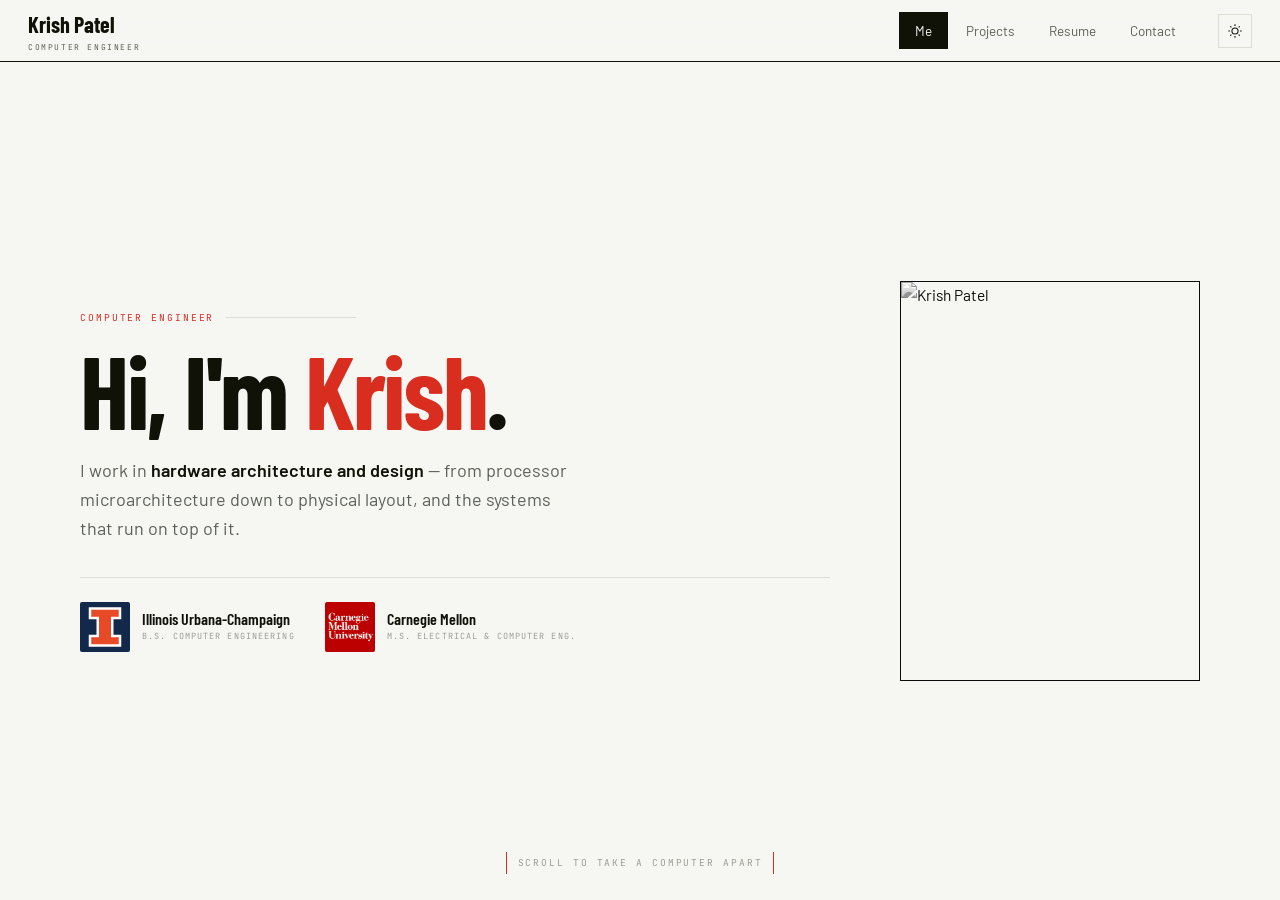
==== commit a6a36c43: "Restructure into modules and give each project a real page The single 1,200-line HTML file held the " ====
--- a/index.html
+++ b/index.html
@@ -1,96 +1,348 @@
 <!doctype html>
 <html lang="en">
-  <head>
-    <meta charset="UTF-8" />
-    <meta name="viewport" content="width=device-width, initial-scale=1.0" />
-    <title>Krish Patel — Computer Engineer</title>
-    <meta name="description" content="Krish Patel, a computer engineer working in hardware architecture and design. A portfolio that magnifies from a whole machine down to a single transistor." />
-    <meta property="og:title" content="Krish Patel — Computer Engineer" />
-    <meta property="og:description" content="From a desk to a transistor: an operating system, compiler research, two FPGA builds, an out-of-order processor and a 45nm layout." />
-    <meta property="og:type" content="website" />
-    <link rel="preconnect" href="https://fonts.googleapis.com" />
-    <link rel="preconnect" href="https://fonts.gstatic.com" crossorigin />
-    <link href="https://fonts.googleapis.com/css2?family=Barlow+Condensed:wght@400;500;600;700&family=Barlow:wght@400;500;600&family=JetBrains+Mono:wght@400;500&display=swap" rel="stylesheet" />
-    <link rel="stylesheet" href="styles.css" />
-    <script src="script.js" defer></script>
-  </head>
-  <body>
+<head>
+  <meta charset="UTF-8" />
+  <meta name="viewport" content="width=device-width, initial-scale=1.0" />
+  <title>Krish Patel — Computer Engineer</title>
+  <meta name="description" content="Krish Patel, a computer engineer working in hardware architecture and design. A portfolio that magnifies from a desk down to a single transistor." />
+  <meta property="og:title" content="Krish Patel — Computer Engineer" />
+  <meta property="og:description" content="An operating system, compiler research, two FPGA builds, an out-of-order RISC-V processor and a 45 nm layout." />
+  <meta property="og:type" content="website" />
+
+  <link rel="preconnect" href="https://fonts.googleapis.com" />
+  <link rel="preconnect" href="https://fonts.gstatic.com" crossorigin />
+  <link href="https://fonts.googleapis.com/css2?family=Barlow+Condensed:wght@400;500;600;700&family=Barlow:wght@400;500;600&family=JetBrains+Mono:wght@400;500&display=swap" rel="stylesheet" />
+
+  <link rel="stylesheet" href="css/tokens.css" />
+  <link rel="stylesheet" href="css/base.css" />
+  <link rel="stylesheet" href="css/nav.css" />
+  <link rel="stylesheet" href="css/home.css" />
+  <link rel="stylesheet" href="css/zoom.css" />
+  <link rel="stylesheet" href="css/project.css" />
+
+  <script src="js/data.js" defer></script>
+  <script src="js/figures.js" defer></script>
+  <script src="js/theme.js" defer></script>
+  <script src="js/scene.js" defer></script>
+  <script src="js/zoom.js" defer></script>
+  <script src="js/project.js" defer></script>
+  <script src="js/router.js" defer></script>
+  <script src="js/main.js" defer></script>
+</head>
+<body>
 
 <nav class="nav">
-  <div class="nav-in">
-    <div class="brand">Krish Patel<small>COMPUTER ENGINEER</small></div>
-    <div class="tabs" id="tabs">
-      <button class="on" data-p="me">Me</button>
-      <button data-p="projects">Projects</button>
-      <button data-p="resume">Resume</button>
-      <button data-p="contact">Contact</button>
-    </div>
-    <button class="theme" id="theme" aria-label="Toggle dark mode" title="Toggle dark mode">
+  <div class="nav__inner">
+    <div class="nav__brand">Krish Patel<small>COMPUTER ENGINEER</small></div>
+    <div class="nav__tabs">
+      <button class="nav__tab" data-route="home">Me</button>
+      <button class="nav__tab" data-route="projects">Projects</button>
+      <button class="nav__tab" data-route="resume">Resume</button>
+      <button class="nav__tab" data-route="contact">Contact</button>
+    </div>
+    <button class="theme-switch" id="themeSwitch" aria-label="Switch between light and dark" title="Switch theme">
       <svg class="sun" viewBox="0 0 24 24" aria-hidden="true"><circle cx="12" cy="12" r="4.6"/><path d="M12 2v2.4M12 19.6V22M2 12h2.4M19.6 12H22M4.9 4.9l1.7 1.7M17.4 17.4l1.7 1.7M19.1 4.9l-1.7 1.7M6.6 17.4l-1.7 1.7"/></svg>
       <svg class="moon" viewBox="0 0 24 24" aria-hidden="true"><path d="M20 14.5A8.2 8.2 0 0 1 9.5 4 8.3 8.3 0 1 0 20 14.5Z"/></svg>
     </button>
   </div>
 </nav>
 
-<!-- ==================== ME ==================== -->
-<section class="page on hero-page" id="me">
-  <div class="hero-in">
+<!-- ============================ ME ============================ -->
+<section class="page home" data-page="home">
+  <div class="home__inner">
     <div>
       <p class="eyebrow">COMPUTER ENGINEER</p>
-      <h1 class="hi">Hi, I'm <em>Krish</em>.</h1>
-      <p class="blurb">I work in <b>hardware architecture and design</b> — from processor microarchitecture down to physical layout, and the systems that run on top of it.</p>
+      <h1 class="home__hi">Hi, I'm <em>Krish</em>.</h1>
+      <p class="home__blurb">I work in <b>hardware architecture and design</b> — from processor microarchitecture down to physical layout, and the systems that run on top of it.</p>
       <div class="schools">
         <div class="school">
-          <figure>
-            <svg viewBox="0 0 100 100" role="img" aria-label="University of Illinois Urbana-Champaign">
-              <rect width="100" height="100" rx="3" fill="#13294B"/>
-              <path d="M22 18 H78 V32 H60 V68 H78 V82 H22 V68 H40 V32 H22 Z"
-                    fill="#E84A27" stroke="#fff" stroke-width="4.4" stroke-linejoin="miter"/>
-            </svg>
-          </figure>
+          <figure><img src="assets/illinois.svg" alt="University of Illinois Urbana-Champaign" width="50" height="50" /></figure>
           <div><b>Illinois Urbana-Champaign</b><span>B.S. COMPUTER ENGINEERING</span></div>
         </div>
         <div class="school">
-          <figure><img src="assets/cmu.png" alt="Carnegie Mellon University" /></figure>
+          <figure><img src="assets/cmu.png" alt="Carnegie Mellon University" width="50" height="50" /></figure>
           <div><b>Carnegie Mellon</b><span>M.S. ELECTRICAL &amp; COMPUTER ENG.</span></div>
         </div>
       </div>
     </div>
     <img class="portrait" src="https://static.wixstatic.com/media/843f1e_69efc195f84f4fa6b0341ea2a1d163ef~mv2.jpg/v1/crop/x_611,y_0,w_1133,h_1640/fill/w_560,h_810,al_c,q_85,usm_0.66_1.00_0.01,enc_avif,quality_auto/krish_patel_edited.jpg" alt="Krish Patel" />
   </div>
-  <button class="cue" data-go="projects"><i></i>SCROLL TO TAKE A COMPUTER APART<i></i></button>
+  <button class="home__cue" data-route="projects"><i></i>SCROLL TO TAKE A COMPUTER APART<i></i></button>
 </section>
 
-<!-- ==================== RESUME ==================== -->
-<section class="page scrolly" id="resume">
+<!-- ========================= PROJECTS ========================= -->
+<section class="page" data-page="projects">
+  <div class="zoom" id="zoom">
+    <div class="scene-holder">
+      <svg class="scene" viewBox="0 0 1000 700" preserveAspectRatio="xMidYMid slice" aria-hidden="true">
+      <g id="cam">
+
+                <!-- L0 · the desk: monitor, tower, keyboard, mouse -->
+                <g class="scene__level">
+                  <path d="M20 626h960" stroke-width="4"/>
+                  <rect class="solid" x="150" y="196" width="272" height="196" rx="7"/>
+                  <rect x="172" y="218" width="228" height="152"/>
+                  <g class="thin"><path d="M186 238h96M186 256h150M186 274h64M186 292h124M186 310h88M186 328h140"/></g>
+                  <path d="M286 392v40M234 432h104" stroke-width="4"/>
+                  <rect x="180" y="492" width="250" height="38" rx="4"/>
+                  <g class="thin"><path d="M196 504h218M196 518h150"/></g>
+                  <rect x="452" y="492" width="42" height="60" rx="20"/>
+                  <path class="thin" d="M473 492v22"/>
+                  <rect class="solid" x="556" y="140" width="230" height="452" rx="8"/>
+                  <rect x="584" y="168" width="174" height="58" rx="4"/>
+                  <circle cx="742" cy="256" r="12"/><circle cx="742" cy="256" r="5"/>
+                  <g class="thin"><path d="M584 470h174M584 494h174M584 518h174M584 542h112"/></g>
+                  <rect class="scene__target" x="600" y="300" width="160" height="112" rx="3"/>
+                </g>
+
+                <!-- L1 · inside the case: PSU, drives, cooler, board -->
+                <g class="scene__level">
+                  <rect x="50" y="50" width="900" height="600" rx="8"/>
+                  <rect class="solid" x="664" y="84" width="252" height="150" rx="5"/>
+                  <g class="thin"><path d="M694 118h192M694 146h192M694 174h192M694 202h124"/></g>
+                  <rect class="solid" x="664" y="272" width="252" height="76" rx="4"/>
+                  <rect class="solid" x="664" y="366" width="252" height="76" rx="4"/>
+                  <g class="thin"><path d="M690 310h84M690 404h84"/></g>
+                  <circle cx="790" cy="556" r="70"/><circle cx="790" cy="556" r="22"/>
+                  <path class="thin" d="M790 486v140M720 556h140M741 507l98 98M839 507l-98 98"/>
+                  <rect class="solid" x="188" y="132" width="452" height="400" rx="5"/>
+                  <g class="thin"><path d="M188 566h452M212 566v40M616 566v40"/></g>
+                  <rect class="scene__target" x="250" y="180" width="180" height="126" rx="3"/>
+                </g>
+
+                <!-- L2 · the motherboard: socket, RAM, PCIe, expansion card -->
+                <g class="scene__level">
+                  <rect x="40" y="34" width="920" height="632" rx="8"/>
+                  <circle cx="72" cy="66" r="9"/><circle cx="928" cy="66" r="9"/>
+                  <circle cx="72" cy="634" r="9"/><circle cx="928" cy="634" r="9"/>
+                  <rect class="solid" x="108" y="86" width="228" height="228" rx="4"/>
+                  <rect x="140" y="118" width="164" height="164"/>
+                  <path class="thin" d="M108 130h-40M108 170h-40M108 210h-40M108 250h-40"/>
+                  <rect class="solid" x="410" y="76" width="34" height="252" rx="3"/>
+                  <rect class="solid" x="460" y="76" width="34" height="252" rx="3"/>
+                  <rect class="solid" x="510" y="76" width="34" height="252" rx="3"/>
+                  <rect class="solid" x="560" y="76" width="34" height="252" rx="3"/>
+                  <rect class="solid" x="680" y="120" width="180" height="120" rx="4"/>
+                  <g class="thin"><path d="M700 150h140M700 180h140M700 210h100"/></g>
+                  <circle cx="392" cy="380" r="18"/><circle cx="440" cy="380" r="18"/><circle cx="488" cy="380" r="18"/>
+                  <path class="thin" d="M100 620h600M100 560h600"/>
+                  <rect class="solid" x="300" y="430" width="260" height="182" rx="3"/>
+                  <rect x="330" y="462" width="120" height="96"/>
+                  <g class="thin"><path d="M300 596h260M340 612v18M400 612v18M460 612v18"/></g>
+                  <rect class="scene__target" x="300" y="430" width="260" height="182" rx="3"/>
+                </g>
+
+                <!-- L3 · the FPGA development board -->
+                <g class="scene__level">
+                  <rect x="46" y="70" width="908" height="560" rx="10"/>
+                  <circle cx="78" cy="102" r="10"/><circle cx="922" cy="102" r="10"/>
+                  <circle cx="78" cy="598" r="10"/><circle cx="922" cy="598" r="10"/>
+
+                  <!-- the FPGA itself -->
+                  <rect class="solid" x="390" y="240" width="220" height="220" rx="5"/>
+                  <rect x="418" y="268" width="164" height="164" rx="3"/>
+                  <path class="thin" d="M446 296h108M446 330h108M446 364h108M446 398h108"/>
+
+                  <!-- memory -->
+                  <rect class="solid" x="180" y="250" width="120" height="70" rx="3"/>
+                  <rect class="solid" x="180" y="340" width="120" height="70" rx="3"/>
+                  <g class="thin"><path d="M200 274h80M200 294h80M200 364h80M200 384h80"/></g>
+
+                  <!-- GPIO headers -->
+                  <g class="thin">
+                    <path d="M180 120h300M180 150h300"/>
+                    <path d="M200 112v46M230 112v46M260 112v46M290 112v46M320 112v46
+                             M350 112v46M380 112v46M410 112v46M440 112v46M470 112v46"/>
+                  </g>
+
+                  <!-- ports along the right edge -->
+                  <rect class="solid" x="700" y="150" width="150" height="70" rx="3"/>
+                  <rect class="solid" x="700" y="252" width="150" height="70" rx="3"/>
+                  <rect class="solid" x="700" y="354" width="150" height="70" rx="3"/>
+                  <g class="thin"><path d="M850 185h60M850 287h60M850 389h60"/></g>
+
+                  <!-- oscillator, LEDs, switches -->
+                  <rect class="solid" x="640" y="500" width="70" height="46" rx="3"/>
+                  <circle cx="200" cy="530" r="13"/><circle cx="240" cy="530" r="13"/>
+                  <circle cx="280" cy="530" r="13"/><circle cx="320" cy="530" r="13"/>
+                  <rect x="380" y="512" width="130" height="40" rx="2"/>
+                  <g class="thin"><path d="M406 512v40M432 512v40M458 512v40M484 512v40"/></g>
+
+                  <!-- edge connector -->
+                  <g class="thin">
+                    <path d="M300 630v34M330 630v34M360 630v34M390 630v34M420 630v34
+                             M450 630v34M480 630v34M510 630v34M540 630v34M570 630v34"/>
+                  </g>
+                  <rect class="scene__target" x="400" y="280" width="200" height="140" rx="3"/>
+                </g>
+
+                <!-- L4 · the die -->
+                <g class="scene__level">
+                  <rect x="60" y="50" width="880" height="600" rx="4"/>
+                  <rect x="100" y="90" width="800" height="520"/>
+                  <g class="thin">
+                    <path d="M100 70h800M100 630h800"/>
+                    <path d="M160 50v40M240 50v40M320 50v40M400 50v40M480 50v40M560 50v40M640 50v40M720 50v40M800 50v40
+                             M160 610v40M240 610v40M320 610v40M400 610v40M480 610v40M560 610v40M640 610v40M720 610v40M800 610v40"/>
+                  </g>
+                  <rect class="solid" x="136" y="126" width="212" height="190"/>
+                  <g class="thin"><path d="M136 170h212M136 214h212M136 258h212M190 126v190M264 126v190"/></g>
+                  <rect class="solid" x="136" y="372" width="212" height="200"/>
+                  <g class="thin"><path d="M136 420h212M136 468h212M136 516h212"/></g>
+                  <rect class="solid" x="386" y="126" width="290" height="446"/>
+                  <rect class="solid" x="714" y="126" width="150" height="446"/>
+                  <path d="M348 220h38M348 470h38M676 350h38" stroke-width="3"/>
+                  <rect class="scene__target" x="460" y="300" width="150" height="105" rx="2"/>
+                </g>
+
+                <!-- L5 · one transistor, in cross-section -->
+                <g class="scene__level">
+                  <path d="M20 578h960" stroke-width="5"/>
+                  <rect class="solid" x="200" y="404" width="600" height="174"/>
+                  <rect class="solid" x="344" y="288" width="312" height="116" rx="4"/>
+                  <rect class="solid" x="400" y="190" width="200" height="98" rx="4"/>
+                  <path d="M200 404v-78h104v78M696 404v-78h104v78" stroke-width="3"/>
+                  <path d="M500 190V78M430 78h140" stroke-width="3"/>
+                  <path d="M252 326V162M182 162h140M748 326V162M678 162h140" stroke-width="3"/>
+                  <g class="thin"><path d="M20 404h180M800 404h180M20 288h324M656 288h324"/></g>
+                </g>
+              </g>      </svg>
+    </div>
+
+    <div class="deck">
+      <div class="deck__copy">
+
+        <article class="level">
+          <p class="level__tag">LEVEL 00 · THE WHOLE MACHINE</p>
+          <h2>Let's take a computer apart.</h2>
+          <p class="say">Six levels, from the machine on your desk down to a single transistor, with a project at each one. Roll the wheel to magnify — or click the red square to go deeper.</p>
+        </article>
+
+        <article class="level">
+          <p class="level__tag">LEVEL 01 · THE SYSTEM</p>
+          <h2>The software that runs everything else</h2>
+          <div class="cards">
+            <button class="card" data-project="os391">
+              <h3>391 Operating System</h3>
+              <p class="card__what">A Unix-like kernel written from an empty file — paging, interrupt-driven drivers, a file system, and a scheduler running <b>three terminals at once</b>.</p>
+              <div class="row"><span class="tag">C</span><span class="tag">x86 asm</span><span class="tag">ECE 391</span></div>
+              <p class="card__go card__go--try">TRY IT</p>
+            </button>
+          </div>
+        </article>
+
+        <article class="level">
+          <p class="level__tag">LEVEL 02 · THE BOARD</p>
+          <h2>How work gets mapped onto hardware</h2>
+          <div class="cards">
+            <button class="card" data-project="tvm">
+              <h3>Tensor Compiler Research</h3>
+              <p class="card__what">Pruned a machine-learning compiler's autotuning search, then migrated the pipeline to TVM and matched the original results to <b>within 2%</b>.</p>
+              <div class="row"><span class="tag">TVM</span><span class="tag">Python</span><span class="tag">IBM-Illinois</span></div>
+              <p class="card__go">READ MORE</p>
+            </button>
+          </div>
+        </article>
+
+        <article class="level">
+          <p class="level__tag">LEVEL 03 · THE FPGA BOARD · TWO BUILDS</p>
+          <h2>Where a design becomes real hardware</h2>
+          <div class="cards cards--two">
+            <button class="card" data-project="ohlc">
+              <h3>Hardware OHLC Generator</h3>
+              <p class="card__what">Market data aggregated into price candles <b>in silicon, not software</b> — parser, control unit and compute path, for latency-sensitive trading.</p>
+              <div class="row"><span class="tag">SystemVerilog</span><span class="tag">AXI</span></div>
+              <p class="card__go">READ MORE</p>
+            </button>
+            <button class="card" data-project="mk">
+              <h3>Mortal Kombat on FPGA</h3>
+              <p class="card__what">A two-player fighting game built as a <b>full SoC</b> — custom RTL, an animation engine, and real-time HDMI beside a MicroBlaze processor.</p>
+              <div class="row"><span class="tag">SystemVerilog</span><span class="tag">Vivado</span><span class="tag">HDMI</span></div>
+              <p class="card__go">READ MORE</p>
+            </button>
+          </div>
+        </article>
+
+        <article class="level">
+          <p class="level__tag">LEVEL 04 · THE DIE</p>
+          <h2>The processor itself</h2>
+          <div class="cards">
+            <button class="card card--flagship" data-project="ooo">
+              <span class="card__flag">FLAGSHIP</span>
+              <h3>Out-of-Order RISC-V Processor</h3>
+              <p class="card__what">When an instruction stalls it runs later work that's ready instead, then <b>restores program order at commit</b>. Tomasulo scheduling, GShare prediction, IPC 0.7.</p>
+              <div class="row"><span class="tag">Out-of-order</span><span class="tag">GShare</span><span class="tag">4-way cache</span><span class="tag">CoreMark</span></div>
+              <p class="card__go">READ MORE</p>
+            </button>
+          </div>
+        </article>
+
+        <article class="level">
+          <p class="level__tag">LEVEL 05 · ONE SWITCH</p>
+          <h2>Where the design becomes physical</h2>
+          <div class="cards">
+            <button class="card" data-project="pnr">
+              <h3>Datapath Design &amp; Place-and-Route</h3>
+              <p class="card__what">A RISC-V datapath carried from Verilog RTL to a placed-and-routed <b>45 nm</b> layout, through timing closure and physical verification.</p>
+              <div class="row"><span class="tag">Genus</span><span class="tag">Innovus</span><span class="tag">45 nm</span><span class="tag">DRC · LVS</span></div>
+              <p class="card__go">READ MORE</p>
+            </button>
+          </div>
+        </article>
+      </div>
+
+      <nav class="ruler" aria-label="Magnification">
+        <div class="ruler__fill" id="rulerFill"></div>
+        <button class="tick is-on" data-level="0"><svg class="tick__icon" viewBox="0 0 20 20" aria-hidden="true"><rect x="6" y="2" width="8" height="16" rx="1"/><rect x="8" y="4" width="4" height="3"/><circle cx="10" cy="13" r="1.4"/></svg><span><span class="tick__size">1 m</span><span class="tick__what">MACHINE</span></span><i class="tick__dash"></i></button>
+        <button class="tick" data-level="1"><svg class="tick__icon" viewBox="0 0 20 20" aria-hidden="true"><rect x="2" y="4" width="16" height="12" rx="1"/><path d="M2 8h16"/><circle cx="4.6" cy="6" r=".7"/><path d="M5 11h8M5 13.4h5"/></svg><span><span class="tick__size">45 cm</span><span class="tick__what">INSIDE THE CASE</span></span><i class="tick__dash"></i></button>
+        <button class="tick" data-level="2"><svg class="tick__icon" viewBox="0 0 20 20" aria-hidden="true"><rect x="2" y="3" width="16" height="14" rx="1"/><rect x="4" y="6" width="6" height="6"/><path d="M12.5 5.5v9M15 5.5v9M4 14.5h6"/></svg><span><span class="tick__size">25 cm</span><span class="tick__what">MOTHERBOARD</span></span><i class="tick__dash"></i></button>
+        <button class="tick" data-level="3"><svg class="tick__icon" viewBox="0 0 20 20" aria-hidden="true"><rect x="1.5" y="4" width="17" height="12" rx="1"/><rect x="7.5" y="8" width="6" height="6"/><path d="M3.5 6h2.5M3.5 8h2.5M15 6h1.5M15 14h1.5"/></svg><span><span class="tick__size">10 cm</span><span class="tick__what">FPGA BOARD</span></span><i class="tick__dash"></i></button>
+        <button class="tick" data-level="4"><svg class="tick__icon" viewBox="0 0 20 20" aria-hidden="true"><rect x="2" y="4" width="16" height="12"/><rect x="4" y="6.5" width="4.5" height="7"/><rect x="10" y="6.5" width="6" height="3"/><rect x="10" y="11" width="6" height="2.5"/></svg><span><span class="tick__size">1 cm</span><span class="tick__what">DIE</span></span><i class="tick__dash"></i></button>
+        <button class="tick" data-level="5"><svg class="tick__icon" viewBox="0 0 20 20" aria-hidden="true"><path d="M2 16h16"/><rect x="5" y="11" width="10" height="5"/><rect x="7.5" y="7.5" width="5" height="3.5"/><path d="M10 7.5V3M8 3h4"/></svg><span><span class="tick__size">100 nm</span><span class="tick__what">SWITCH</span></span><i class="tick__dash"></i></button>
+      </nav>
+    </div>
+
+    <div class="readout">
+      <span id="readoutNote">ROLL TO MAGNIFY</span>
+      <span class="readout__bar"><i id="readoutBar"></i></span>
+      <span class="readout__mag">×<b id="magNumber">1</b></span>
+    </div>
+  </div>
+</section>
+
+<!-- ====================== ONE PROJECT ====================== -->
+<section class="page project" data-page="project" id="projectPage"></section>
+
+<!-- ========================== RESUME ========================== -->
+<section class="page page--scroll" data-page="resume">
   <div class="wrap">
-    <div class="res-head">
-      <div class="who">
+    <div class="resume__head">
+      <div>
         <p class="eyebrow">RESUME</p>
         <h1>Krish Patel</h1>
-        <div class="res-meta">
+        <div class="resume__meta">
           <a href="mailto:krishp2@andrew.cmu.edu">krishp2@andrew.cmu.edu</a>
           <a href="tel:+12177223852">(217) 722-3852</a>
           <a href="https://www.linkedin.com/in/krish-patel2">linkedin.com/in/krish-patel2</a>
           <a href="https://krish-patel.com">krish-patel.com</a>
         </div>
       </div>
-      <a class="dl" href="Krish_Patel_Resume.pdf" download>
+      <a class="download" href="Krish_Patel_Resume.pdf" download>
         <svg viewBox="0 0 24 24" aria-hidden="true"><path d="M12 3v12m0 0l-4.5-4.5M12 15l4.5-4.5M4 19h16"/></svg>
         Download PDF
       </a>
     </div>
 
-    <div class="res-sec">
-      <div class="res-grid">
-        <div class="res-k">EDUCATION</div>
+    <div class="resume__sec">
+      <div class="resume__grid">
+        <div class="resume__key">EDUCATION</div>
         <div>
           <div class="entry">
-            <div class="entry-top"><h3>Carnegie Mellon University</h3><span class="where">M.S. Electrical &amp; Computer Engineering</span><span class="when">2026 — PRESENT</span></div>
-          </div>
-          <div class="entry">
-            <div class="entry-top"><h3>University of Illinois Urbana-Champaign</h3><span class="where">B.S. Computer Engineering</span><span class="when">MAY 2025</span></div>
-            <ul>
+            <div class="entry__top"><h3>Carnegie Mellon University</h3><span class="entry__where">M.S. Electrical &amp; Computer Engineering</span><span class="entry__when">2026 — PRESENT</span></div>
+          </div>
+          <div class="entry">
+            <div class="entry__top"><h3>University of Illinois Urbana-Champaign</h3><span class="entry__where">B.S. Computer Engineering</span><span class="entry__when">MAY 2025</span></div>
+            <ul class="bullets">
               <li><b>GPA 3.75 / 4.00</b></li>
               <li>Computer Architecture · Operating Systems · VLSI Design · Digital Systems · Algorithms · Machine Learning · Artificial Intelligence · Data Science · Probability · Databases</li>
             </ul>
@@ -99,77 +351,77 @@
       </div>
     </div>
 
-    <div class="res-sec">
-      <div class="res-grid">
-        <div class="res-k">SKILLS</div>
+    <div class="resume__sec">
+      <div class="resume__grid">
+        <div class="resume__key">SKILLS</div>
         <div>
-          <div class="skill-row"><div class="sk-k">LANGUAGES</div>
+          <div class="skill"><div class="skill__key">LANGUAGES</div>
             <div class="row"><span class="tag">SystemVerilog</span><span class="tag">Embedded C</span><span class="tag">C / C++</span><span class="tag">Python</span><span class="tag">x86 Assembly</span><span class="tag">RISC-V</span><span class="tag">MySQL</span></div></div>
-          <div class="skill-row"><div class="sk-k">DOMAINS</div>
+          <div class="skill"><div class="skill__key">DOMAINS</div>
             <div class="row"><span class="tag">Processor design</span><span class="tag">FPGA development</span><span class="tag">Natural language processing</span><span class="tag">Machine learning</span><span class="tag">Data analysis</span></div></div>
-          <div class="skill-row"><div class="sk-k">TOOLS</div>
+          <div class="skill"><div class="skill__key">TOOLS</div>
             <div class="row"><span class="tag">Synopsys</span><span class="tag">Cadence</span><span class="tag">Vivado</span><span class="tag">Xilinx</span><span class="tag">Quartus</span><span class="tag">Verdi</span><span class="tag">QEMU</span><span class="tag">gdb</span><span class="tag">PyTorch</span><span class="tag">TensorFlow</span><span class="tag">Docker</span><span class="tag">CI/CD</span><span class="tag">MongoDB</span><span class="tag">GCP</span><span class="tag">Linux</span><span class="tag">GitHub</span></div></div>
         </div>
       </div>
     </div>
 
-    <div class="res-sec">
-      <div class="res-grid">
-        <div class="res-k">PROJECTS</div>
+    <div class="resume__sec">
+      <div class="resume__grid">
+        <div class="resume__key">PROJECTS</div>
         <div>
           <div class="entry">
-            <div class="entry-top"><h3>Pipelined Out-of-Order RISC-V Processor</h3><a class="res-link" href="https://krish-patel.com/ooo">krish-patel.com/ooo</a></div>
-            <ul>
+            <div class="entry__top"><h3>Pipelined Out-of-Order RISC-V Processor</h3><a class="entry__link" href="https://krish-patel.com/ooo">krish-patel.com/ooo</a></div>
+            <ul class="bullets">
               <li>Out-of-order processor built from scratch to the RISC-V ISA — 4-way associative cache, separate D and I caches with PLRU, reservation stations, and a reorder buffer</li>
               <li>Improved performance metrics by <b>40%</b> through age-ordered issuing, early branch recovery and GShare branch prediction, reaching an <b>IPC of 0.7 on CoreMark</b></li>
-              <li>Ranked in the <b>top 15 among peers</b> on benchmarking, using coverage points and randomised testbenches while holding a compact 200k nm² area</li>
-            </ul>
-          </div>
-          <div class="entry">
-            <div class="entry-top"><h3>Unix-Like Operating System</h3><a class="res-link" href="https://krish-patel.com/os">krish-patel.com/os</a></div>
-            <ul>
+              <li>Ranked in the <b>top 15 among peers</b> on benchmarking, using coverage points and randomised testbenches</li>
+            </ul>
+          </div>
+          <div class="entry">
+            <div class="entry__top"><h3>Unix-Like Operating System</h3><a class="entry__link" href="https://krish-patel.com/os">krish-patel.com/os</a></div>
+            <ul class="bullets">
               <li>Real-time OS kernel from scratch in x86 assembly and C, focused on memory mapping and virtualization — GDT/IDT setup, paging, drivers and scheduling</li>
-              <li>Device drivers for keyboard, terminal and RTC; optimised system calls and PCBs with assembly linkage, plus a read-only file system written from scratch</li>
-              <li>Synchronised system calls for round-robin scheduling, supporting a multi-terminal setup for <b>up to 6 processes</b>, with unit tests per function and kernel-level debugging in gdb</li>
-            </ul>
-          </div>
-          <div class="entry">
-            <div class="entry-top"><h3>Mortal Kombat Arcade Game on FPGA</h3><a class="res-link" href="https://krish-patel.com/mortal-kombat">krish-patel.com/mortal-kombat</a></div>
-            <ul>
+              <li>Device drivers for keyboard, terminal and RTC; optimised system calls and PCBs with assembly linkage, plus a read-only file system</li>
+              <li>Round-robin scheduling supporting a multi-terminal setup for <b>up to 6 processes</b>, with unit tests per function and kernel-level debugging in gdb</li>
+            </ul>
+          </div>
+          <div class="entry">
+            <div class="entry__top"><h3>Mortal Kombat Arcade Game on FPGA</h3><a class="entry__link" href="https://krish-patel.com/mortal-kombat">krish-patel.com/mortal-kombat</a></div>
+            <ul class="bullets">
               <li>Replicated Mortal Kombat on an FPGA as a SoC in SystemVerilog on Xilinx with <b>213 KiB of on-chip memory</b> — multiplayer, health tracking and a match timer</li>
-              <li>Implemented the SPI protocol between the <b>MicroBlaze</b> processor and a <b>MAX3421E USB host controller</b>, enabling USB keyboard game control</li>
-              <li>Integrated an AXI UART interface for serial communication between MicroBlaze and peripherals including HDMI, USB and GPIO</li>
-            </ul>
-          </div>
-        </div>
-      </div>
-    </div>
-
-    <div class="res-sec">
-      <div class="res-grid">
-        <div class="res-k">EXPERIENCE</div>
+              <li>Implemented SPI between the <b>MicroBlaze</b> processor and a <b>MAX3421E</b> USB host controller for keyboard control</li>
+              <li>Integrated an AXI UART interface linking MicroBlaze to HDMI, USB and GPIO peripherals</li>
+            </ul>
+          </div>
+        </div>
+      </div>
+    </div>
+
+    <div class="resume__sec">
+      <div class="resume__grid">
+        <div class="resume__key">EXPERIENCE</div>
         <div>
           <div class="entry">
-            <div class="entry-top"><h3>Research Assistant</h3><span class="where">IBM-Illinois IIDAI Research</span><span class="when">MAY 2024 — PRESENT</span></div>
-            <ul>
-              <li>Optimized tensor compilers with NLP-based search-space reduction, improving multi-platform compatibility and significantly reducing AI compilation time</li>
+            <div class="entry__top"><h3>Research Assistant</h3><span class="entry__where">IBM-Illinois IIDAI Research</span><span class="entry__when">MAY 2024 — PRESENT</span></div>
+            <ul class="bullets">
+              <li>Optimized tensor compilers with NLP-based search-space reduction, improving multi-platform compatibility and reducing AI compilation time</li>
               <li>Reproduced research results to <b>within 2% variance</b> while migrating legacy codebases to an upgraded TVM framework</li>
               <li>Distilled complex research into posters and abstracts for presentation</li>
             </ul>
           </div>
           <div class="entry">
-            <div class="entry-top"><h3>Undergraduate Course Assistant</h3><span class="where">Computer Architecture (ECE 411)</span><span class="when">JAN 2023 — PRESENT</span></div>
-            <ul>
+            <div class="entry__top"><h3>Undergraduate Course Assistant</h3><span class="entry__where">Computer Architecture (ECE 411)</span><span class="entry__when">JAN 2023 — PRESENT</span></div>
+            <ul class="bullets">
               <li>Mentoring a class of <b>over 100 students</b> in debugging RISC-V HDL code and testbenches, and redesigning course projects around advanced verification techniques</li>
               <li>Previously assisted Discrete Mathematics (CS 173) and Introduction to Electronics (ECE 110)</li>
             </ul>
           </div>
           <div class="entry">
-            <div class="entry-top"><h3>Intern</h3><span class="where">NeoSOFT Technologies</span><span class="when">JUN 2023 — AUG 2023</span></div>
-            <ul>
-              <li>Built a resume-parsing API using deep learning for NLP, trained on <b>1,400+ resumes with 90% accuracy</b> extracting education, skills, contact details and experience</li>
-              <li>Developed a BeautifulSoup and Selenium web bot scraping <b>1,000+ job listings</b> into MongoDB for candidate-to-job matching</li>
-              <li>Designed a regex-based skill extraction script identifying <b>17,300+ skills</b> across diverse resumes</li>
+            <div class="entry__top"><h3>Intern</h3><span class="entry__where">NeoSOFT Technologies</span><span class="entry__when">JUN 2023 — AUG 2023</span></div>
+            <ul class="bullets">
+              <li>Built a resume-parsing API using deep learning for NLP, trained on <b>1,400+ resumes with 90% accuracy</b></li>
+              <li>Developed a BeautifulSoup and Selenium web bot scraping <b>1,000+ job listings</b> into MongoDB</li>
+              <li>Designed a regex-based skill extraction script identifying <b>17,300+ skills</b></li>
             </ul>
           </div>
         </div>
@@ -178,293 +430,39 @@
   </div>
 </section>
 
-<!-- ==================== PROJECTS ==================== -->
-<section class="page" id="projects">
-  <div class="zoom" id="zoom">
-
-    <div class="bg">
-      <svg class="scene" id="scene" viewBox="0 0 1000 700" preserveAspectRatio="xMidYMid slice" aria-hidden="true">
-        <g id="cam">
-
-          <!-- L0 · the desk: monitor, tower, keyboard, mouse -->
-          <g class="sc">
-            <path d="M20 626h960" stroke-width="4"/>
-            <rect class="solid" x="150" y="196" width="272" height="196" rx="7"/>
-            <rect x="172" y="218" width="228" height="152"/>
-            <g class="thin"><path d="M186 238h96M186 256h150M186 274h64M186 292h124M186 310h88M186 328h140"/></g>
-            <path d="M286 392v40M234 432h104" stroke-width="4"/>
-            <rect x="180" y="492" width="250" height="38" rx="4"/>
-            <g class="thin"><path d="M196 504h218M196 518h150"/></g>
-            <rect x="452" y="492" width="42" height="60" rx="20"/>
-            <path class="thin" d="M473 492v22"/>
-            <rect class="solid" x="556" y="140" width="230" height="452" rx="8"/>
-            <rect x="584" y="168" width="174" height="58" rx="4"/>
-            <circle cx="742" cy="256" r="12"/><circle cx="742" cy="256" r="5"/>
-            <g class="thin"><path d="M584 470h174M584 494h174M584 518h174M584 542h112"/></g>
-            <rect class="hint-rect" x="600" y="300" width="160" height="112" rx="3"/>
-          </g>
-
-          <!-- L1 · inside the case: PSU, drives, cooler, board -->
-          <g class="sc">
-            <rect x="50" y="50" width="900" height="600" rx="8"/>
-            <rect class="solid" x="664" y="84" width="252" height="150" rx="5"/>
-            <g class="thin"><path d="M694 118h192M694 146h192M694 174h192M694 202h124"/></g>
-            <rect class="solid" x="664" y="272" width="252" height="76" rx="4"/>
-            <rect class="solid" x="664" y="366" width="252" height="76" rx="4"/>
-            <g class="thin"><path d="M690 310h84M690 404h84"/></g>
-            <circle cx="790" cy="556" r="70"/><circle cx="790" cy="556" r="22"/>
-            <path class="thin" d="M790 486v140M720 556h140M741 507l98 98M839 507l-98 98"/>
-            <rect class="solid" x="188" y="132" width="452" height="400" rx="5"/>
-            <g class="thin"><path d="M188 566h452M212 566v40M616 566v40"/></g>
-            <rect class="hint-rect" x="250" y="180" width="180" height="126" rx="3"/>
-          </g>
-
-          <!-- L2 · the motherboard: socket, RAM, PCIe, expansion card -->
-          <g class="sc">
-            <rect x="40" y="34" width="920" height="632" rx="8"/>
-            <circle cx="72" cy="66" r="9"/><circle cx="928" cy="66" r="9"/>
-            <circle cx="72" cy="634" r="9"/><circle cx="928" cy="634" r="9"/>
-            <rect class="solid" x="108" y="86" width="228" height="228" rx="4"/>
-            <rect x="140" y="118" width="164" height="164"/>
-            <path class="thin" d="M108 130h-40M108 170h-40M108 210h-40M108 250h-40"/>
-            <rect class="solid" x="410" y="76" width="34" height="252" rx="3"/>
-            <rect class="solid" x="460" y="76" width="34" height="252" rx="3"/>
-            <rect class="solid" x="510" y="76" width="34" height="252" rx="3"/>
-            <rect class="solid" x="560" y="76" width="34" height="252" rx="3"/>
-            <rect class="solid" x="680" y="120" width="180" height="120" rx="4"/>
-            <g class="thin"><path d="M700 150h140M700 180h140M700 210h100"/></g>
-            <circle cx="392" cy="380" r="18"/><circle cx="440" cy="380" r="18"/><circle cx="488" cy="380" r="18"/>
-            <path class="thin" d="M100 620h600M100 560h600"/>
-            <rect class="solid" x="300" y="430" width="260" height="182" rx="3"/>
-            <rect x="330" y="462" width="120" height="96"/>
-            <g class="thin"><path d="M300 596h260M340 612v18M400 612v18M460 612v18"/></g>
-            <rect class="hint-rect" x="300" y="430" width="260" height="182" rx="3"/>
-          </g>
-
-          <!-- L3 · the FPGA development board -->
-          <g class="sc">
-            <rect x="46" y="70" width="908" height="560" rx="10"/>
-            <circle cx="78" cy="102" r="10"/><circle cx="922" cy="102" r="10"/>
-            <circle cx="78" cy="598" r="10"/><circle cx="922" cy="598" r="10"/>
-
-            <!-- the FPGA itself -->
-            <rect class="solid" x="390" y="240" width="220" height="220" rx="5"/>
-            <rect x="418" y="268" width="164" height="164" rx="3"/>
-            <path class="thin" d="M446 296h108M446 330h108M446 364h108M446 398h108"/>
-
-            <!-- memory -->
-            <rect class="solid" x="180" y="250" width="120" height="70" rx="3"/>
-            <rect class="solid" x="180" y="340" width="120" height="70" rx="3"/>
-            <g class="thin"><path d="M200 274h80M200 294h80M200 364h80M200 384h80"/></g>
-
-            <!-- GPIO headers -->
-            <g class="thin">
-              <path d="M180 120h300M180 150h300"/>
-              <path d="M200 112v46M230 112v46M260 112v46M290 112v46M320 112v46
-                       M350 112v46M380 112v46M410 112v46M440 112v46M470 112v46"/>
-            </g>
-
-            <!-- ports along the right edge -->
-            <rect class="solid" x="700" y="150" width="150" height="70" rx="3"/>
-            <rect class="solid" x="700" y="252" width="150" height="70" rx="3"/>
-            <rect class="solid" x="700" y="354" width="150" height="70" rx="3"/>
-            <g class="thin"><path d="M850 185h60M850 287h60M850 389h60"/></g>
-
-            <!-- oscillator, LEDs, switches -->
-            <rect class="solid" x="640" y="500" width="70" height="46" rx="3"/>
-            <circle cx="200" cy="530" r="13"/><circle cx="240" cy="530" r="13"/>
-            <circle cx="280" cy="530" r="13"/><circle cx="320" cy="530" r="13"/>
-            <rect x="380" y="512" width="130" height="40" rx="2"/>
-            <g class="thin"><path d="M406 512v40M432 512v40M458 512v40M484 512v40"/></g>
-
-            <!-- edge connector -->
-            <g class="thin">
-              <path d="M300 630v34M330 630v34M360 630v34M390 630v34M420 630v34
-                       M450 630v34M480 630v34M510 630v34M540 630v34M570 630v34"/>
-            </g>
-            <rect class="hint-rect" x="400" y="280" width="200" height="140" rx="3"/>
-          </g>
-
-          <!-- L4 · the die -->
-          <g class="sc">
-            <rect x="60" y="50" width="880" height="600" rx="4"/>
-            <rect x="100" y="90" width="800" height="520"/>
-            <g class="thin">
-              <path d="M100 70h800M100 630h800"/>
-              <path d="M160 50v40M240 50v40M320 50v40M400 50v40M480 50v40M560 50v40M640 50v40M720 50v40M800 50v40
-                       M160 610v40M240 610v40M320 610v40M400 610v40M480 610v40M560 610v40M640 610v40M720 610v40M800 610v40"/>
-            </g>
-            <rect class="solid" x="136" y="126" width="212" height="190"/>
-            <g class="thin"><path d="M136 170h212M136 214h212M136 258h212M190 126v190M264 126v190"/></g>
-            <rect class="solid" x="136" y="372" width="212" height="200"/>
-            <g class="thin"><path d="M136 420h212M136 468h212M136 516h212"/></g>
-            <rect class="solid" x="386" y="126" width="290" height="446"/>
-            <rect class="solid" x="714" y="126" width="150" height="446"/>
-            <path d="M348 220h38M348 470h38M676 350h38" stroke-width="3"/>
-            <rect class="hint-rect" x="460" y="300" width="150" height="105" rx="2"/>
-          </g>
-
-          <!-- L5 · one transistor, in cross-section -->
-          <g class="sc">
-            <path d="M20 578h960" stroke-width="5"/>
-            <rect class="solid" x="200" y="404" width="600" height="174"/>
-            <rect class="solid" x="344" y="288" width="312" height="116" rx="4"/>
-            <rect class="solid" x="400" y="190" width="200" height="98" rx="4"/>
-            <path d="M200 404v-78h104v78M696 404v-78h104v78" stroke-width="3"/>
-            <path d="M500 190V78M430 78h140" stroke-width="3"/>
-            <path d="M252 326V162M182 162h140M748 326V162M678 162h140" stroke-width="3"/>
-            <g class="thin"><path d="M20 404h180M800 404h180M20 288h324M656 288h324"/></g>
-          </g>
-
-        </g>
-      </svg>
-    </div>
-
-    <div class="deck">
-      <div class="rail-copy">
-
-        <article class="lvl">
-          <p class="tagline">LEVEL 00 · THE WHOLE MACHINE</p>
-          <h2>Let's take a computer apart.</h2>
-          <p class="say">Six levels, from the machine on your desk down to a single transistor, with a project at each one. Roll the wheel to magnify — or click the red square to go deeper.</p>
-        </article>
-
-        <article class="lvl">
-          <p class="tagline">LEVEL 01 · THE SYSTEM</p>
-          <h2>The software that runs everything else</h2>
-          <div class="cards">
-            <button class="pcard" data-demo="os391">
-              <h3>An operating system, from an empty file</h3>
-              <p class="what">A UNIX-like OS in C — paging, an interrupt-driven keyboard, a file system, and a scheduler running <b>three terminals at once</b>.</p>
-              <div class="row"><span class="tag">C</span><span class="tag">x86 asm</span><span class="tag">ECE 391</span></div>
-              <p class="more try">TRY IT</p>
-            </button>
-          </div>
-        </article>
-
-        <article class="lvl">
-          <p class="tagline">LEVEL 02 · THE BOARD</p>
-          <h2>How work gets mapped onto hardware</h2>
-          <div class="cards">
-            <button class="pcard" data-proj="tvm">
-              <h3>Tensor compiler research</h3>
-              <p class="what">Pruned a machine-learning compiler's autotuning search, then migrated the pipeline to TVM and matched the original results to <b>within 2%</b>.</p>
-              <div class="row"><span class="tag">TVM</span><span class="tag">Python</span><span class="tag">IBM-Illinois</span></div>
-              <p class="more">READ MORE</p>
-            </button>
-          </div>
-        </article>
-
-        <article class="lvl">
-          <p class="tagline">LEVEL 03 · THE FPGA BOARD · TWO BUILDS</p>
-          <h2>Where a design becomes real hardware</h2>
-          <div class="cards two">
-            <button class="pcard" data-proj="ohlc">
-              <h3>Hardware OHLC Generator</h3>
-              <p class="what">Market data aggregated into price candles <b>in silicon, not software</b> — parser, control unit and compute path, for latency-sensitive trading.</p>
-              <div class="row"><span class="tag">SystemVerilog</span><span class="tag">AXI</span></div>
-              <p class="more">READ MORE</p>
-            </button>
-            <button class="pcard" data-proj="mk">
-              <h3>Mortal Kombat on FPGA</h3>
-              <p class="what">A two-player fighting game built as a <b>full SoC</b> — custom game logic, an animation engine, and real-time HDMI output beside a soft processor.</p>
-              <div class="row"><span class="tag">SystemVerilog</span><span class="tag">Vivado</span><span class="tag">HDMI</span></div>
-              <p class="more">READ MORE</p>
-            </button>
-          </div>
-        </article>
-
-        <article class="lvl">
-          <p class="tagline">LEVEL 04 · THE DIE</p>
-          <h2>The processor itself</h2>
-          <div class="cards">
-            <button class="pcard key" data-proj="ooo">
-              <span class="flag">FLAGSHIP</span>
-              <h3>Out-of-Order RISC-V Processor</h3>
-              <p class="what">When an instruction stalls it runs later work that's ready instead, then <b>restores program order at commit</b>. Tomasulo scheduling, GShare prediction, IPC 0.7.</p>
-              <div class="row"><span class="tag">Out-of-order</span><span class="tag">GShare</span><span class="tag">4-way cache</span><span class="tag">CoreMark</span></div>
-              <p class="more">READ MORE</p>
-            </button>
-          </div>
-        </article>
-
-        <article class="lvl">
-          <p class="tagline">LEVEL 05 · ONE SWITCH</p>
-          <h2>Where the design becomes physical</h2>
-          <div class="cards">
-            <button class="pcard" data-proj="pnr">
-              <h3>Datapath design &amp; place-and-route</h3>
-              <p class="what">A RISC-V datapath carried from Verilog RTL to a placed-and-routed <b>45 nm</b> layout, through timing closure and physical verification.</p>
-              <div class="row"><span class="tag">Genus</span><span class="tag">Innovus</span><span class="tag">45 nm</span><span class="tag">DRC · LVS</span></div>
-              <p class="more">READ MORE</p>
-            </button>
-          </div>
-        </article>
-      </div>
-
-      <nav class="ruler" id="ruler" aria-label="Magnification">
-        <div class="rfill" id="rfill"></div>
-        <button class="tick on" data-l="0"><svg class="spec" viewBox="0 0 20 20" aria-hidden="true"><rect x="6" y="2" width="8" height="16" rx="1"/><rect x="8" y="4" width="4" height="3"/><circle cx="10" cy="13" r="1.4"/></svg><span><span class="n">1 m</span><span class="w">MACHINE</span></span><i class="dash"></i></button>
-        <button class="tick" data-l="1"><svg class="spec" viewBox="0 0 20 20" aria-hidden="true"><rect x="2" y="4" width="16" height="12" rx="1"/><path d="M2 8h16"/><circle cx="4.6" cy="6" r=".7"/><path d="M5 11h8M5 13.4h5"/></svg><span><span class="n">45 cm</span><span class="w">INSIDE THE CASE</span></span><i class="dash"></i></button>
-        <button class="tick" data-l="2"><svg class="spec" viewBox="0 0 20 20" aria-hidden="true"><rect x="2" y="3" width="16" height="14" rx="1"/><rect x="4" y="6" width="6" height="6"/><path d="M12.5 5.5v9M15 5.5v9M4 14.5h6"/></svg><span><span class="n">25 cm</span><span class="w">MOTHERBOARD</span></span><i class="dash"></i></button>
-        <button class="tick" data-l="3"><svg class="spec" viewBox="0 0 20 20" aria-hidden="true"><rect x="1.5" y="4" width="17" height="12" rx="1"/><rect x="7.5" y="8" width="6" height="6"/><path d="M3.5 6h2.5M3.5 8h2.5M15 6h1.5M15 14h1.5"/></svg><span><span class="n">10 cm</span><span class="w">FPGA BOARD</span></span><i class="dash"></i></button>
-        <button class="tick" data-l="4"><svg class="spec" viewBox="0 0 20 20" aria-hidden="true"><rect x="2" y="4" width="16" height="12"/><rect x="4" y="6.5" width="4.5" height="7"/><rect x="10" y="6.5" width="6" height="3"/><rect x="10" y="11" width="6" height="2.5"/></svg><span><span class="n">1 cm</span><span class="w">DIE</span></span><i class="dash"></i></button>
-        <button class="tick" data-l="5"><svg class="spec" viewBox="0 0 20 20" aria-hidden="true"><path d="M2 16h16"/><rect x="5" y="11" width="10" height="5"/><rect x="7.5" y="7.5" width="5" height="3.5"/><path d="M10 7.5V3M8 3h4"/></svg><span><span class="n">100 nm</span><span class="w">SWITCH</span></span><i class="dash"></i></button>
-      </nav>
-    </div>
-
-    <div class="hint">
-      <span id="hintText">ROLL TO MAGNIFY</span>
-      <span class="bar"><i id="hintBar"></i></span>
-      <span class="depth">×<b id="magNo">1</b></span>
-    </div>
-  </div>
-</section>
-
-<!-- ==================== CONTACT ==================== -->
-<section class="page scrolly" id="contact">
+<!-- ========================= CONTACT ========================= -->
+<section class="page page--scroll" data-page="contact">
   <div class="wrap">
     <p class="eyebrow">CONTACT</p>
     <h1>Get in <em>touch</em>.</h1>
-    <p class="say">Looking for 2027 internships in computer architecture, verification, and hardware for AI. Email is fastest.</p>
+    <p class="say">Looking for <b>2027 internships</b> in computer architecture, verification, and hardware for AI.</p>
     <div class="reach">
-      <a href="mailto:krishp2@andrew.cmu.edu"><span class="k">EMAIL</span><span class="v">krishp2@andrew.cmu.edu</span><span class="ar">→</span></a>
-      <a href="https://github.com/krishp2"><span class="k">GITHUB</span><span class="v">github.com/krishp2</span><span class="ar">→</span></a>
-      <a href="https://www.linkedin.com/in/krish-patel-24bb79238/"><span class="k">LINKEDIN</span><span class="v">linkedin.com/in/krish-patel</span><span class="ar">→</span></a>
+      <a href="mailto:krishp2@andrew.cmu.edu"><span class="reach__key">EMAIL</span><span class="reach__val">krishp2@andrew.cmu.edu</span><span class="reach__arrow">→</span></a>
+      <a href="https://github.com/krishpatel25"><span class="reach__key">GITHUB</span><span class="reach__val">github.com/krishpatel25</span><span class="reach__arrow">→</span></a>
+      <a href="https://www.linkedin.com/in/krish-patel2"><span class="reach__key">LINKEDIN</span><span class="reach__val">linkedin.com/in/krish-patel2</span><span class="reach__arrow">→</span></a>
     </div>
   </div>
 </section>
 
-<!-- ==================== live demo ==================== -->
+<!-- ======================== LIVE DEMO ======================== -->
 <div class="demo" id="demo" hidden>
-  <div class="demo-bar">
-    <button class="back" id="demoBack"><span>&larr;</span> Back to projects</button>
-    <div class="demo-title">391OS<small>RUNNING IN YOUR BROWSER</small></div>
-    <div class="keys">
+  <div class="demo__bar">
+    <button class="back" id="demoBack">← Back</button>
+    <div class="demo__title" id="demoTitle">391 Operating System<small>RUNNING IN YOUR BROWSER</small></div>
+    <div class="demo__keys">
       <kbd>Ctrl + L</kbd><kbd>clear</kbd>
       <kbd>Tab</kbd><kbd>autocomplete</kbd>
       <kbd>Alt + F1 / F2 / F3</kbd><kbd>swap terminal</kbd>
     </div>
-    <div class="demo-links">
-      <button id="demoAbout">ABOUT THIS BUILD</button>
+    <div class="demo__links">
       <a href="https://krishpatel25.github.io/unix-operating-system/" target="_blank" rel="noopener">OPEN FULL ↗</a>
     </div>
   </div>
-  <div class="demo-stage">
-    <div class="demo-load" id="demoLoad"><span><b>BOOTING 391OS</b>if it does not start, use OPEN FULL above</span></div>
-    <iframe id="demoFrame" title="391OS live demo" allow="autoplay; clipboard-write"></iframe>
+  <div class="demo__stage">
+    <div class="demo__loading" id="demoLoading"><span><b>BOOTING</b>if it does not start, use OPEN FULL above</span></div>
+    <iframe id="demoFrame" title="Live project demo" allow="clipboard-write"></iframe>
   </div>
 </div>
 
-<!-- ==================== detail overlay ==================== -->
-<div class="modal" id="modal" hidden>
-  <div class="sheet" id="sheet" role="dialog" aria-modal="true" aria-labelledby="sheetTitle">
-    <div class="sheet-top">
-      <div><p class="src" id="sheetSrc"></p><h3 id="sheetTitle"></h3></div>
-      <button class="x" id="sheetClose" aria-label="Close">✕</button>
-    </div>
-    <div class="sheet-body" id="sheetBody"></div>
-  </div>
-</div>
-  </body>
+</body>
 </html>
--- a/css/tokens.css
+++ b/css/tokens.css
@@ -0,0 +1,73 @@
+/* ==========================================================================
+   Design tokens
+   Every colour in the site resolves through these. Themes redefine the
+   values only - never the rules that consume them - so a component is
+   written once and works in both.
+   ========================================================================== */
+
+:root {
+  /* surfaces */
+  --stage:       #f6f6f3;
+  --card:        #ffffff;
+  --hair:        #eaebe5;
+  --rule:        #dcded5;
+
+  /* ink */
+  --ink:         #101208;
+  --mid:         #5c6156;
+  --dim:         #9b9f93;
+
+  /* accent */
+  --red:         #d92d20;
+  --red-soft:    rgba(217, 45, 32, 0.07);
+
+  /* the technical drawing behind the projects page */
+  --sketch:      #a8b0b6;
+  --sketch-fill: rgba(168, 176, 182, 0.09);
+
+  --shadow:      rgba(16, 18, 8, 0.13);
+
+  /* type */
+  --face-display: "Barlow Condensed", system-ui, sans-serif;
+  --face-body:    "Barlow", system-ui, sans-serif;
+  --face-mono:    "JetBrains Mono", ui-monospace, monospace;
+
+  /* metrics */
+  --nav: 62px;
+  --page: 1120px;
+  --wide: 1380px;
+}
+
+/* Dark by system preference, unless the visitor explicitly chose light. */
+@media (prefers-color-scheme: dark) {
+  :root:not([data-theme="light"]) {
+    --stage:       #0d0f12;
+    --card:        #161a1f;
+    --hair:        #1d2228;
+    --rule:        #262c33;
+    --ink:         #eceee8;
+    --mid:         #98a0a7;
+    --dim:         #6a727a;
+    --red:         #ff5f4e;
+    --red-soft:    rgba(255, 95, 78, 0.11);
+    --sketch:      #4a555e;
+    --sketch-fill: rgba(74, 85, 94, 0.16);
+    --shadow:      rgba(0, 0, 0, 0.5);
+  }
+}
+
+/* Dark by explicit choice, which must also beat a light OS setting. */
+:root[data-theme="dark"] {
+  --stage:       #0d0f12;
+  --card:        #161a1f;
+  --hair:        #1d2228;
+  --rule:        #262c33;
+  --ink:         #eceee8;
+  --mid:         #98a0a7;
+  --dim:         #6a727a;
+  --red:         #ff5f4e;
+  --red-soft:    rgba(255, 95, 78, 0.11);
+  --sketch:      #4a555e;
+  --sketch-fill: rgba(74, 85, 94, 0.16);
+  --shadow:      rgba(0, 0, 0, 0.5);
+}
--- a/css/base.css
+++ b/css/base.css
@@ -0,0 +1,93 @@
+/* ==========================================================================
+   Base: reset, typography, and the handful of primitives used everywhere
+   ========================================================================== */
+
+*, *::before, *::after { box-sizing: border-box; }
+
+body {
+  margin: 0;
+  background: var(--stage);
+  color: var(--ink);
+  font-family: var(--face-body);
+  font-size: 15.5px;
+  line-height: 1.62;
+  -webkit-font-smoothing: antialiased;
+  transition: background .3s, color .3s;
+}
+body.is-locked { overflow: hidden; }
+
+a { color: inherit; text-decoration: none; }
+button { font: inherit; background: none; border: 0; padding: 0; color: inherit; }
+img { max-width: 100%; }
+:focus-visible { outline: 2px solid var(--red); outline-offset: 3px; }
+
+/* ---- headings ---- */
+h1 {
+  font-family: var(--face-display);
+  font-size: clamp(42px, 6vw, 78px);
+  line-height: .95;
+  letter-spacing: -.016em;
+  font-weight: 700;
+  margin: 0 0 22px;
+  max-width: 15ch;
+  text-wrap: balance;
+}
+h1 em { font-style: normal; color: var(--red); }
+h2 {
+  font-family: var(--face-display);
+  font-size: clamp(27px, 3.4vw, 40px);
+  line-height: 1.04;
+  font-weight: 600;
+  margin: 0 0 14px;
+  max-width: 20ch;
+  text-wrap: balance;
+}
+h3 { font-family: var(--face-display); font-size: 21px; font-weight: 600; margin: 0 0 3px; }
+
+/* ---- shared primitives ---- */
+.wrap { width: min(var(--page), calc(100% - 56px)); margin-inline: auto; }
+
+.eyebrow {
+  font-family: var(--face-mono);
+  font-size: 9.5px;
+  letter-spacing: .2em;
+  color: var(--red);
+  margin: 0 0 18px;
+  display: flex;
+  align-items: center;
+  gap: 12px;
+}
+.eyebrow::after { content: ""; flex: 1; border-top: 1px solid var(--rule); max-width: 130px; }
+
+.say { color: var(--mid); font-size: 17px; max-width: 54ch; margin: 0 0 18px; }
+.say b { color: var(--ink); font-weight: 600; }
+
+.tag {
+  font-family: var(--face-mono);
+  font-size: 10px;
+  color: var(--mid);
+  border: 1px solid var(--rule);
+  background: var(--card);
+  padding: 3px 9px;
+}
+.row { display: flex; flex-wrap: wrap; gap: 5px; }
+
+.bullets { margin: 0; padding: 0; list-style: none; }
+.bullets li {
+  position: relative;
+  padding-left: 19px;
+  margin-bottom: 8px;
+  color: var(--mid);
+  font-size: 14.5px;
+}
+.bullets li::before {
+  content: "▸";
+  position: absolute; left: 0; top: 1px;
+  color: var(--red);
+  font-size: 10px;
+}
+.bullets li b { color: var(--ink); font-weight: 600; }
+
+@media (prefers-reduced-motion: reduce) {
+  *, *::before, *::after { transition-duration: .01ms !important; animation: none !important; }
+}
--- a/css/nav.css
+++ b/css/nav.css
@@ -0,0 +1,68 @@
+/* ==========================================================================
+   Top bar: brand, page tabs, theme switch
+   ========================================================================== */
+
+.nav {
+  position: fixed; inset: 0 0 auto 0;
+  height: var(--nav);
+  z-index: 80;
+  background: color-mix(in srgb, var(--stage) 92%, transparent);
+  backdrop-filter: blur(14px);
+  border-bottom: 1px solid var(--ink);
+}
+.nav__inner {
+  height: 100%;
+  width: min(var(--wide), calc(100% - 56px));
+  margin-inline: auto;
+  display: flex; align-items: center; gap: 18px;
+}
+.nav__brand { font-family: var(--face-display); font-size: 22px; font-weight: 700; }
+.nav__brand small {
+  display: block;
+  font-family: var(--face-mono);
+  font-size: 8px;
+  letter-spacing: .2em;
+  color: var(--mid);
+  font-weight: 400;
+  margin-top: -2px;
+}
+.nav__tabs { margin-left: auto; display: flex; gap: 2px; }
+.nav__tab {
+  padding: 7px 15px;
+  font-size: 13.5px;
+  color: var(--mid);
+  cursor: pointer;
+  border: 1px solid transparent;
+  transition: color .22s, background .22s, border-color .22s;
+}
+.nav__tab:hover { color: var(--ink); }
+.nav__tab.is-on { color: var(--stage); background: var(--ink); border-color: var(--ink); }
+
+.theme-switch {
+  width: 34px; height: 34px;
+  display: grid; place-items: center;
+  cursor: pointer;
+  border: 1px solid var(--rule);
+  margin-left: 8px;
+  transition: border-color .22s, color .22s;
+}
+.theme-switch:hover { border-color: var(--red); color: var(--red); }
+.theme-switch svg { width: 16px; height: 16px; fill: none; stroke: currentColor; stroke-width: 1.6; }
+.theme-switch .moon { display: none; }
+:root[data-theme="dark"] .theme-switch .sun { display: none; }
+:root[data-theme="dark"] .theme-switch .moon { display: block; }
+@media (prefers-color-scheme: dark) {
+  :root:not([data-theme="light"]) .theme-switch .sun { display: none; }
+  :root:not([data-theme="light"]) .theme-switch .moon { display: block; }
+}
+
+/* ---- page shell ---- */
+.page { display: none; }
+.page.is-on { display: block; }
+.page--scroll { padding: calc(var(--nav) + 74px) 0 90px; }
+
+@media (max-width: 900px) {
+  .nav__inner { width: calc(100% - 32px); }
+  .nav__tab { padding: 6px 9px; font-size: 12px; }
+  .nav__brand small { display: none; }
+}
--- a/css/home.css
+++ b/css/home.css
@@ -0,0 +1,119 @@
+/* ==========================================================================
+   Home, resume and contact pages
+   ========================================================================== */
+
+/* ---- flight from the intro into the zoom ---- */
+@keyframes fly-through {
+  from { opacity: 1; transform: scale(1);   filter: blur(0); }
+  to   { opacity: 0; transform: scale(1.7); filter: blur(16px); }
+}
+@keyframes fly-into {
+  from { opacity: 0; transform: scale(.82); filter: blur(13px); }
+  to   { opacity: 1; transform: scale(1);   filter: blur(0); }
+}
+.home__inner.is-flying { animation: fly-through .52s cubic-bezier(.5, 0, .85, .3) forwards; }
+.home__cue.is-flying { opacity: 0; transition: opacity .2s; }
+
+/* ---- home ---- */
+.home { height: 100vh; align-content: center; position: relative; padding: var(--nav) 0 0; }
+.page.home.is-on { display: grid; }   /* must out-specify .page{display:none} */
+
+.home__inner {
+  width: min(var(--page), calc(100% - 56px));
+  margin-inline: auto;
+  display: grid; grid-template-columns: 1fr 300px; gap: 70px; align-items: center;
+}
+.home__hi {
+  font-family: var(--face-display);
+  font-size: clamp(56px, 8vw, 104px);
+  line-height: .9;
+  letter-spacing: -.022em;
+  font-weight: 700;
+  margin: 0 0 20px;
+}
+.home__hi em { font-style: normal; color: var(--red); }
+.home__blurb { color: var(--mid); font-size: 18px; max-width: 50ch; margin: 0 0 34px; }
+.home__blurb b { color: var(--ink); font-weight: 600; }
+
+.schools { display: flex; gap: 30px; flex-wrap: wrap; padding-top: 24px; border-top: 1px solid var(--rule); }
+.school { display: flex; align-items: center; gap: 12px; }
+.school figure { margin: 0; width: 50px; height: 50px; flex-shrink: 0; display: grid; place-items: center; }
+.school img { max-width: 100%; max-height: 100%; display: block; border-radius: 2px; }
+.school b { display: block; font-family: var(--face-display); font-size: 16px; font-weight: 600; line-height: 1.15; }
+.school span {
+  display: block; font-family: var(--face-mono); font-size: 8.5px;
+  letter-spacing: .13em; color: var(--dim); margin-top: 2px;
+}
+.portrait {
+  width: 300px; aspect-ratio: 3 / 4;
+  object-fit: cover; object-position: 50% 18%;
+  filter: grayscale(1) contrast(1.05);
+  border: 1px solid var(--ink);
+}
+.home__cue {
+  position: absolute; left: 0; right: 0; bottom: 26px;
+  display: flex; justify-content: center; gap: 11px; align-items: center;
+  font-family: var(--face-mono); font-size: 9.5px; letter-spacing: .2em;
+  color: var(--dim); cursor: pointer;
+}
+.home__cue i { display: block; width: 1px; height: 22px; background: var(--red); animation: drop 1.9s ease-in-out infinite; }
+@keyframes drop {
+  0%, 100% { transform: scaleY(1); opacity: 1; }
+  50%      { transform: scaleY(.4); opacity: .35; }
+}
+
+/* ---- resume ---- */
+.resume__head { display: flex; align-items: flex-end; gap: 24px; flex-wrap: wrap; padding-bottom: 26px; border-bottom: 2px solid var(--ink); }
+.resume__meta { font-family: var(--face-mono); font-size: 11px; color: var(--mid); display: flex; flex-wrap: wrap; gap: 14px; }
+.resume__meta a:hover { color: var(--red); }
+.download {
+  margin-left: auto; flex-shrink: 0;
+  display: inline-flex; align-items: center; gap: 11px;
+  background: var(--red); color: #fff;
+  padding: 13px 20px;
+  font-family: var(--face-display); font-size: 17px; font-weight: 600;
+  box-shadow: 4px 4px 0 var(--shadow);
+  transition: transform .18s, box-shadow .18s;
+}
+.download:hover { transform: translate(-3px, -3px); box-shadow: 8px 8px 0 var(--shadow); }
+.download svg { width: 15px; height: 15px; stroke: currentColor; fill: none; stroke-width: 2; }
+
+.resume__sec { padding: 30px 0; border-bottom: 1px solid var(--rule); }
+.resume__sec:last-child { border-bottom: 0; }
+.resume__grid { display: grid; grid-template-columns: 150px 1fr; gap: 34px; align-items: start; }
+.resume__key { font-family: var(--face-mono); font-size: 9.5px; letter-spacing: .18em; color: var(--red); padding-top: 5px; }
+.entry { margin-bottom: 26px; }
+.entry:last-child { margin-bottom: 0; }
+.entry__top { display: flex; align-items: baseline; gap: 14px; flex-wrap: wrap; }
+.entry__top h3 { margin: 0; font-size: 22px; }
+.entry__where { color: var(--mid); font-size: 14.5px; }
+.entry__when {
+  margin-left: auto; font-family: var(--face-mono); font-size: 9.5px;
+  letter-spacing: .12em; color: var(--dim); white-space: nowrap;
+}
+.entry ul { margin: 9px 0 0; }
+.entry__link { font-family: var(--face-mono); font-size: 10px; color: var(--red); border-bottom: 1px solid currentColor; }
+.skill { display: grid; grid-template-columns: 130px 1fr; gap: 18px; margin-bottom: 16px; align-items: start; }
+.skill__key { font-family: var(--face-mono); font-size: 9px; letter-spacing: .14em; color: var(--dim); padding-top: 5px; }
+
+/* ---- contact ---- */
+.reach { display: grid; gap: 1px; background: var(--rule); border: 1px solid var(--ink); margin-top: 34px; max-width: 760px; }
+.reach a { background: var(--card); display: flex; align-items: center; gap: 20px; padding: 22px; transition: background .22s, padding-left .22s; }
+.reach a:hover { background: var(--red-soft); padding-left: 32px; }
+.reach__key { font-family: var(--face-mono); font-size: 9.5px; letter-spacing: .2em; color: var(--dim); width: 100px; }
+.reach__val { font-size: 17px; font-family: var(--face-display); font-weight: 600; }
+.reach__arrow { margin-left: auto; color: var(--dim); transition: color .22s, transform .22s; }
+.reach a:hover .reach__arrow { color: var(--red); transform: translateX(6px); }
+
+@media (max-width: 900px) {
+  .home { height: auto; padding: calc(var(--nav) + 40px) 0 70px; }
+  .home__inner { grid-template-columns: 1fr; gap: 28px; }
+  .portrait { width: 180px; order: -1; }
+  .home__cue { position: static; margin-top: 34px; }
+  .home__hi { font-size: clamp(44px, 13vw, 64px); }
+  .resume__head { flex-direction: column; align-items: flex-start; }
+  .download { margin-left: 0; }
+  .resume__grid { grid-template-columns: 1fr; gap: 12px; }
+  .entry__when { margin-left: 0; width: 100%; }
+  .skill { grid-template-columns: 1fr; gap: 5px; }
+}
--- a/css/zoom.css
+++ b/css/zoom.css
@@ -0,0 +1,134 @@
+/* ==========================================================================
+   Projects: the magnification stage
+   Scrolling here changes magnification, not scroll position. One nested SVG
+   scene runs from a desk down to a transistor; the copy for each level is
+   stacked in place and scaled through the camera.
+   ========================================================================== */
+
+.zoom {
+  position: fixed; inset: var(--nav) 0 0;
+  overflow: hidden;
+  cursor: url("data:image/svg+xml;utf8,<svg xmlns='http://www.w3.org/2000/svg' width='34' height='34' viewBox='0 0 34 34'><circle cx='14' cy='14' r='9' fill='none' stroke='%23d92d20' stroke-width='2'/><path d='M20.5 20.5L28 28' stroke='%23d92d20' stroke-width='2.6' stroke-linecap='round'/></svg>") 14 14, zoom-in;
+}
+
+/* ---- the drawing ---- */
+.scene-holder { position: absolute; inset: 0; z-index: 0; pointer-events: none; overflow: hidden; }
+.scene-holder svg { width: 100%; height: 100%; display: block; }
+.scene * { vector-effect: non-scaling-stroke; }
+.scene__level { stroke: var(--sketch); stroke-width: 2.6; fill: none; stroke-linejoin: round; }
+.scene__level .solid { fill: var(--sketch-fill); }
+.scene__level .thin { stroke-width: 1.6; }
+
+.scene__target {
+  stroke: var(--red); stroke-width: 2; stroke-dasharray: 9 7;
+  opacity: .55; fill: rgba(217, 45, 32, .001);
+  pointer-events: auto; cursor: inherit;
+  transition: opacity .25s, stroke-width .25s;
+}
+.scene__target:hover { opacity: 1; stroke-width: 3.4; fill: var(--red-soft); }
+
+/* ---- level copy ---- */
+.deck {
+  position: absolute; inset: 0; z-index: 3;
+  pointer-events: none;
+  display: grid; grid-template-columns: 1fr 128px; gap: 40px;
+  width: min(var(--wide), calc(100% - 56px));
+  margin-inline: auto;
+  align-items: center;
+}
+.deck__copy { position: relative; height: 100%; display: grid; align-content: center; }
+.level { grid-area: 1 / 1; max-width: 660px; will-change: transform, opacity; transform-origin: 10% 50%; }
+.level__tag { font-family: var(--face-mono); font-size: 9.5px; letter-spacing: .2em; color: var(--red); margin: 0 0 11px; }
+.level h2 { margin-bottom: 10px; }
+.level .say { font-size: 16px; margin-bottom: 20px; max-width: 44ch; }
+
+/* ---- project cards ---- */
+.cards { display: grid; gap: 12px; }
+.cards--two { grid-template-columns: 1fr 1fr; }
+.card {
+  position: relative; text-align: left; width: 100%; cursor: pointer;
+  background: var(--card); border: 1.5px solid var(--ink);
+  padding: 16px 18px 15px;
+  box-shadow: 4px 4px 0 var(--shadow);
+  transition: transform .18s, box-shadow .18s, border-color .18s;
+}
+.card:hover { transform: translate(-3px, -3px); box-shadow: 8px 8px 0 var(--shadow); border-color: var(--red); }
+.card--flagship { border-color: var(--red); border-width: 2px; }
+.card__flag {
+  display: inline-block; font-family: var(--face-mono); font-size: 8.5px;
+  letter-spacing: .18em; background: var(--red); color: #fff; padding: 3px 9px; margin-bottom: 9px;
+}
+.card h3 {
+  font-size: 23px; line-height: 1.06; margin-bottom: 5px; color: var(--red);
+  display: inline;
+  background-image: linear-gradient(transparent 62%, var(--red-soft) 62%);
+  background-size: 0 100%; background-repeat: no-repeat;
+  transition: background-size .38s ease;
+}
+.card:hover h3 { background-size: 100% 100%; }
+.card__what { font-size: 14.5px; color: var(--mid); margin: 0 0 12px; max-width: 44ch; }
+.card__what b { color: var(--ink); font-weight: 600; }
+.card__go {
+  display: flex; align-items: center; gap: 8px; margin-top: 11px;
+  font-family: var(--face-mono); font-size: 9px; letter-spacing: .16em; color: var(--red);
+}
+.card__go::after { content: "→"; transition: transform .2s; }
+.card:hover .card__go::after { transform: translateX(5px); }
+.card__go--try { font-weight: 500; }
+.card__go--try::before { content: "▶"; font-size: 8px; margin-right: 2px; }
+.card__go--try::after { content: ""; }
+
+/* ---- magnification ruler ---- */
+.ruler { position: relative; z-index: 5; align-self: center; padding-left: 16px; pointer-events: auto; }
+.ruler::before { content: ""; position: absolute; left: 0; top: 4px; bottom: 4px; border-left: 1px solid var(--rule); }
+.ruler__fill { position: absolute; left: 0; top: 4px; width: 2px; background: var(--red); height: 0; }
+.tick {
+  position: relative; width: 100%; text-align: left; cursor: pointer;
+  display: grid; grid-template-columns: 20px 1fr; gap: 9px; align-items: center;
+  padding: 0 0 26px; color: var(--dim); transition: color .3s;
+}
+.tick:last-child { padding-bottom: 0; }
+.tick:hover { color: var(--mid); }
+.tick__dash { position: absolute; left: -16px; top: 9px; width: 8px; height: 1px; background: var(--rule); transition: all .3s; }
+.tick.is-on { color: var(--ink); }
+.tick.is-on .tick__dash { background: var(--red); width: 13px; height: 2px; }
+.tick.is-past .tick__dash { background: var(--red); }
+.tick__icon { width: 20px; height: 20px; display: block; overflow: visible; transition: transform .4s cubic-bezier(.3, 1.4, .5, 1); }
+.tick__icon * { stroke: currentColor; fill: none; stroke-width: 1.4; vector-effect: non-scaling-stroke; }
+.tick.is-on .tick__icon * { stroke: var(--red); }
+.tick:hover .tick__icon { transform: scale(1.3); }
+.tick.is-on .tick__icon { transform: scale(1.18); }
+.tick__size { font-family: var(--face-display); font-size: 14px; font-weight: 600; display: block; line-height: 1; }
+.tick__what { font-family: var(--face-mono); font-size: 7.5px; letter-spacing: .1em; display: block; margin-top: 2px; opacity: .85; }
+
+/* ---- footer readout ---- */
+.readout {
+  position: absolute; left: 0; right: 0; bottom: 0; z-index: 5;
+  pointer-events: none;
+  width: min(var(--wide), calc(100% - 56px)); margin-inline: auto;
+  display: flex; align-items: center; gap: 13px; padding: 13px 0 16px;
+  font-family: var(--face-mono); font-size: 9.5px; letter-spacing: .15em; color: var(--dim);
+}
+.readout__bar { flex: 1; max-width: 190px; height: 1px; background: var(--rule); position: relative; }
+.readout__bar i { position: absolute; left: 0; top: -1px; height: 3px; background: var(--red); width: 0; }
+.readout__mag { margin-left: auto; color: var(--mid); }
+.readout__mag b { color: var(--red); font-weight: 400; font-variant-numeric: tabular-nums; }
+
+.zoom.is-arriving .deck,
+.zoom.is-arriving .scene-holder { animation: fly-into .9s cubic-bezier(.16, .7, .3, 1) both; }
+
+/* ---- small screens: the whole mechanic degrades to ordinary scrolling ---- */
+@media (max-width: 900px) {
+  body.is-locked { overflow: auto; }
+  .zoom { position: static; inset: auto; cursor: auto; padding: calc(var(--nav) + 28px) 0 40px; }
+  .scene-holder { display: none; }
+  .deck { position: static; grid-template-columns: 1fr; width: calc(100% - 32px); gap: 26px; }
+  .deck__copy { display: block; height: auto; }
+  .level {
+    position: static; max-width: none;
+    opacity: 1 !important; transform: none !important; filter: none !important;
+    padding: 26px 0; border-top: 1px solid var(--rule);
+  }
+  .cards--two { grid-template-columns: 1fr; }
+  .ruler, .readout { display: none; }
+}
--- a/css/project.css
+++ b/css/project.css
@@ -0,0 +1,136 @@
+/* ==========================================================================
+   Project pages and the live demo
+   Each project is a real page, not a dialog: it has its own route, scrolls
+   normally, and can be linked to directly.
+   ========================================================================== */
+
+.project { padding: calc(var(--nav) + 40px) 0 90px; }
+
+.back {
+  display: inline-flex; align-items: center; gap: 9px;
+  cursor: pointer; padding: 8px 15px;
+  border: 1.5px solid var(--ink);
+  font-family: var(--face-display); font-size: 15px; font-weight: 600;
+  transition: background .18s, border-color .18s, color .18s;
+}
+.back:hover { background: var(--red); border-color: var(--red); color: #fff; }
+
+.project__head { margin: 26px 0 0; padding-bottom: 30px; border-bottom: 2px solid var(--ink); }
+.project__where { font-family: var(--face-mono); font-size: 10px; letter-spacing: .16em; color: var(--red); margin: 0 0 10px; }
+.project__head h1 { max-width: 20ch; margin-bottom: 16px; }
+.project__lead { font-size: 19px; color: var(--mid); max-width: 62ch; margin: 0; }
+.project__lead b { color: var(--ink); font-weight: 600; }
+
+.project__try {
+  display: inline-flex; align-items: center; gap: 11px; margin-top: 24px;
+  background: var(--red); color: #fff; padding: 14px 22px;
+  font-family: var(--face-display); font-size: 18px; font-weight: 600; cursor: pointer;
+  box-shadow: 4px 4px 0 var(--shadow);
+  transition: transform .18s, box-shadow .18s;
+}
+.project__try:hover { transform: translate(-3px, -3px); box-shadow: 8px 8px 0 var(--shadow); }
+
+.project__body { display: grid; grid-template-columns: 1fr 300px; gap: 56px; align-items: start; margin-top: 40px; }
+.project__section { margin-bottom: 40px; }
+.project__section:last-child { margin-bottom: 0; }
+.section__key {
+  font-family: var(--face-mono); font-size: 9.5px; letter-spacing: .18em;
+  color: var(--red); margin: 0 0 14px;
+  padding-bottom: 8px; border-bottom: 1px solid var(--rule);
+}
+.project__section p { color: var(--mid); max-width: 64ch; margin: 0 0 14px; }
+.project__section p b { color: var(--ink); font-weight: 600; }
+
+/* ---- sidebar facts ---- */
+.facts { border: 1.5px solid var(--ink); background: var(--card); position: sticky; top: calc(var(--nav) + 24px); }
+.facts__row { display: flex; align-items: baseline; gap: 12px; padding: 12px 16px; border-bottom: 1px solid var(--hair); }
+.facts__row:last-child { border-bottom: 0; }
+.facts__key { font-family: var(--face-mono); font-size: 8.5px; letter-spacing: .14em; color: var(--dim); }
+.facts__val { margin-left: auto; font-family: var(--face-display); font-size: 17px; font-weight: 600; text-align: right; }
+.facts__val.is-hot { color: var(--red); }
+.facts__stack { padding: 14px 16px; border-top: 1px solid var(--rule); }
+
+/* ---- media ---- */
+.shots { display: grid; gap: 16px; margin: 0 0 26px; }
+.shots--two { grid-template-columns: 1fr 1fr; }
+.shot { margin: 0; border: 1px solid var(--rule); background: var(--card); overflow: hidden; }
+.shot img { width: 100%; height: auto; display: block; }
+.shot figcaption {
+  font-family: var(--face-mono); font-size: 8.5px; letter-spacing: .13em;
+  color: var(--dim); padding: 9px 12px; border-top: 1px solid var(--rule);
+}
+
+/* drawings authored for this site rather than screenshotted */
+.figure { margin: 0 0 26px; border: 1px solid var(--rule); background: var(--card); padding: 22px 20px 16px; }
+.figure svg { width: 100%; height: auto; display: block; }
+.figure figcaption {
+  font-family: var(--face-mono); font-size: 8.5px; letter-spacing: .13em;
+  color: var(--dim); margin-top: 16px; padding-top: 10px; border-top: 1px solid var(--hair);
+}
+.dg-box { fill: var(--card); stroke: var(--ink); stroke-width: 1.4; }
+.dg-box--hot { fill: var(--red-soft); stroke: var(--red); stroke-width: 1.8; }
+.dg-line { stroke: var(--mid); stroke-width: 1.3; fill: none; }
+.dg-line--hot { stroke: var(--red); stroke-width: 1.5; fill: none; }
+.dg-text { font-family: var(--face-mono); font-size: 8.5px; fill: var(--ink); }
+.dg-text--dim { font-family: var(--face-mono); font-size: 7.5px; fill: var(--mid); }
+.dg-text--hot { font-family: var(--face-mono); font-size: 8.5px; fill: var(--red); }
+.dg-bar { fill: var(--red); }
+.dg-bar--muted { fill: var(--mid); opacity: .45; }
+.dg-grid { stroke: var(--rule); stroke-width: 1; }
+
+/* ---- command reference (391OS) ---- */
+.cmds { display: grid; grid-template-columns: 1fr 1fr; gap: 1px; background: var(--rule); border: 1px solid var(--rule); }
+.cmd { background: var(--card); padding: 13px 15px; }
+.cmd b { font-family: var(--face-mono); font-size: 12px; color: var(--red); display: block; margin-bottom: 4px; }
+.cmd span { font-size: 13.5px; color: var(--mid); }
+.keymap { display: grid; gap: 8px; }
+.keymap div { display: flex; align-items: baseline; gap: 14px; }
+.keymap kbd {
+  font-family: var(--face-mono); font-size: 10px;
+  border: 1px solid var(--rule); background: var(--card);
+  padding: 4px 8px; color: var(--ink); white-space: nowrap; flex-shrink: 0;
+}
+.keymap span { font-size: 13.5px; color: var(--mid); }
+
+/* ---- live demo ---- */
+.demo { position: fixed; inset: 0; z-index: 90; background: var(--stage); display: flex; flex-direction: column; }
+.demo[hidden] { display: none; }
+.demo__bar {
+  display: flex; align-items: center; gap: 16px; flex-wrap: wrap;
+  padding: 11px 22px; border-bottom: 1px solid var(--ink); background: var(--card);
+}
+.demo__title { font-family: var(--face-display); font-size: 19px; font-weight: 600; flex-shrink: 0; }
+.demo__title small {
+  display: block; font-family: var(--face-mono); font-size: 8.5px;
+  letter-spacing: .15em; color: var(--red); font-weight: 400; margin-top: -1px;
+}
+.demo__keys { display: flex; gap: 7px; flex-wrap: wrap; align-items: center; margin-left: auto; }
+.demo__keys kbd {
+  font-family: var(--face-mono); font-size: 9px;
+  border: 1px solid var(--rule); background: var(--stage);
+  color: var(--mid); padding: 3px 7px; white-space: nowrap;
+}
+.demo__links { display: flex; gap: 8px; flex-shrink: 0; }
+.demo__links a, .demo__links button {
+  font-family: var(--face-mono); font-size: 9px; letter-spacing: .14em;
+  color: var(--mid); border: 1px solid var(--rule); padding: 7px 11px;
+  cursor: pointer; transition: border-color .18s, color .18s; white-space: nowrap;
+}
+.demo__links a:hover, .demo__links button:hover { border-color: var(--red); color: var(--red); }
+.demo__stage { flex: 1; position: relative; background: #000; min-height: 0; }
+.demo__stage iframe { position: absolute; inset: 0; width: 100%; height: 100%; border: 0; display: block; }
+.demo__loading {
+  position: absolute; inset: 0; display: grid; place-items: center;
+  background: var(--stage); color: var(--mid);
+  font-family: var(--face-mono); font-size: 10px; letter-spacing: .18em;
+  text-align: center; padding: 24px;
+}
+.demo__loading[hidden] { display: none; }
+.demo__loading b { display: block; color: var(--red); font-weight: 400; margin-bottom: 8px; }
+
+@media (max-width: 900px) {
+  .project__body { grid-template-columns: 1fr; gap: 32px; }
+  .facts { position: static; }
+  .shots--two, .cmds { grid-template-columns: 1fr; }
+  .demo__keys { display: none; }
+}
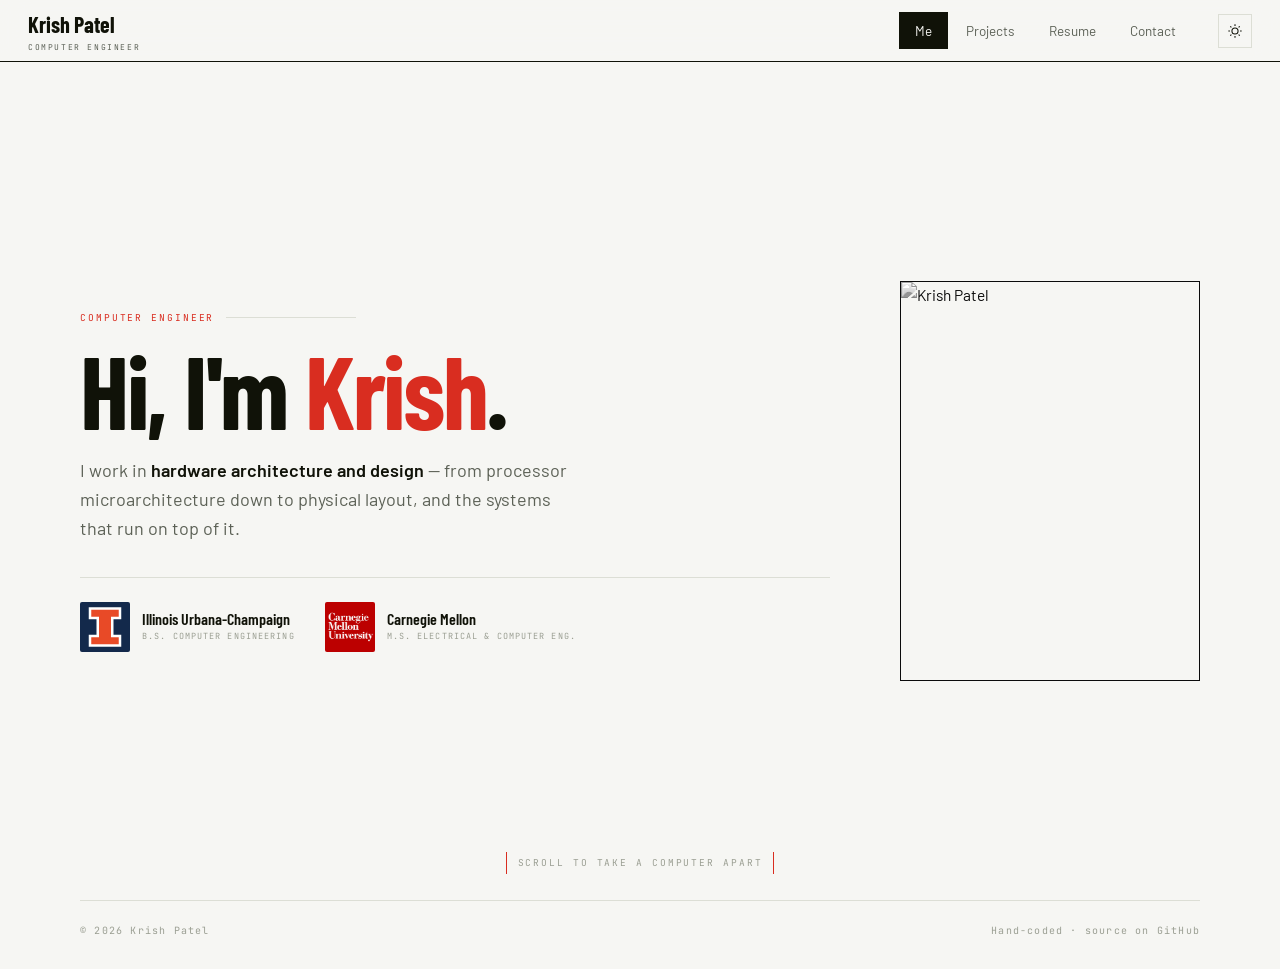
==== commit 6608618e: "Render without JavaScript, and add real landmarks Root cause: .page{display:none} with the active cl" ====
--- a/index.html
+++ b/index.html
@@ -31,7 +31,8 @@
 </head>
 <body>
 
-<nav class="nav">
+<a class="skip" href="#main">Skip to content</a>
+<nav class="nav" aria-label="Primary">
   <div class="nav__inner">
     <div class="nav__brand">Krish Patel<small>COMPUTER ENGINEER</small></div>
     <div class="nav__tabs">
@@ -47,8 +48,10 @@
   </div>
 </nav>
 
+<main id="main">
+
 <!-- ============================ ME ============================ -->
-<section class="page home" data-page="home">
+<section class="page home is-on" data-page="home">
   <div class="home__inner">
     <div>
       <p class="eyebrow">COMPUTER ENGINEER</p>
@@ -71,7 +74,7 @@
 </section>
 
 <!-- ========================= PROJECTS ========================= -->
-<section class="page" data-page="projects">
+<section class="page" data-page="projects" aria-label="Projects, by scale">
   <div class="zoom" id="zoom">
     <div class="scene-holder">
       <svg class="scene" viewBox="0 0 1000 700" preserveAspectRatio="xMidYMid slice" aria-hidden="true">
@@ -444,6 +447,13 @@
   </div>
 </section>
 
+</main>
+
+<footer class="site-foot">
+  <span>&copy; 2026 Krish Patel</span>
+  <span>Hand-coded &middot; <a href="https://github.com/krishpatel25/krishpatel25.github.io">source on GitHub</a></span>
+</footer>
+
 <!-- ======================== LIVE DEMO ======================== -->
 <div class="demo" id="demo" hidden>
   <div class="demo__bar">
--- a/css/nav.css
+++ b/css/nav.css
@@ -66,3 +66,24 @@
   .nav__tab { padding: 6px 9px; font-size: 12px; }
   .nav__brand small { display: none; }
 }
+
+/* ---- landmarks ---- */
+.skip {
+  position: absolute; left: -9999px; top: 0; z-index: 200;
+  background: var(--red); color: #fff; padding: 10px 16px;
+  font-family: var(--face-mono); font-size: 11px; letter-spacing: .14em;
+}
+.skip:focus { left: 8px; top: 8px; }
+
+.site-foot {
+  border-top: 1px solid var(--rule);
+  padding: 22px 0 30px;
+  width: min(var(--page), calc(100% - 56px));
+  margin-inline: auto;
+  display: flex; justify-content: space-between; gap: 16px; flex-wrap: wrap;
+  font-family: var(--face-mono); font-size: 10px; letter-spacing: .12em;
+  color: var(--dim);
+}
+.site-foot a:hover { color: var(--red); }
+/* the stage is fixed to the viewport, so the footer has no place on it */
+body:has(.page[data-page="projects"].is-on) .site-foot { display: none; }
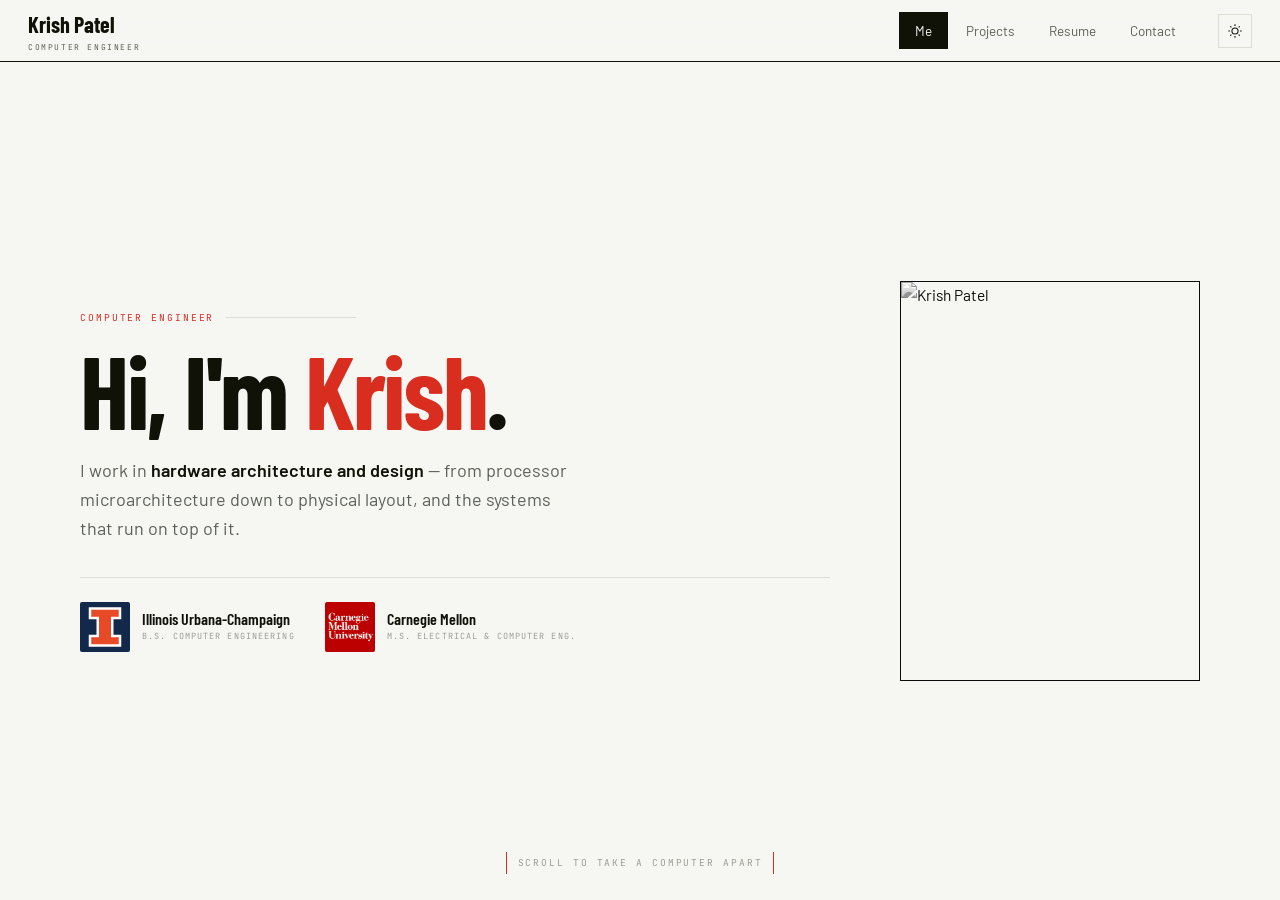
==== commit 495a1f23: "Move the credit to a quiet colophon on Contact Replaces the site-wide "Hand-coded" footer, which app" ====
--- a/index.html
+++ b/index.html
@@ -444,15 +444,17 @@
       <a href="https://github.com/krishpatel25"><span class="reach__key">GITHUB</span><span class="reach__val">github.com/krishpatel25</span><span class="reach__arrow">→</span></a>
       <a href="https://www.linkedin.com/in/krish-patel2"><span class="reach__key">LINKEDIN</span><span class="reach__val">linkedin.com/in/krish-patel2</span><span class="reach__arrow">→</span></a>
     </div>
+
+    <footer class="colophon">
+      <span>&copy; 2026 Krish Patel</span>
+      <span>Coded by Claude Opus</span>
+      <span><a href="https://github.com/krishpatel25/krishpatel25.github.io">Source</a></span>
+    </footer>
   </div>
 </section>
 
 </main>
 
-<footer class="site-foot">
-  <span>&copy; 2026 Krish Patel</span>
-  <span>Hand-coded &middot; <a href="https://github.com/krishpatel25/krishpatel25.github.io">source on GitHub</a></span>
-</footer>
 
 <!-- ======================== LIVE DEMO ======================== -->
 <div class="demo" id="demo" hidden>
--- a/css/nav.css
+++ b/css/nav.css
@@ -75,15 +75,3 @@
 }
 .skip:focus { left: 8px; top: 8px; }
 
-.site-foot {
-  border-top: 1px solid var(--rule);
-  padding: 22px 0 30px;
-  width: min(var(--page), calc(100% - 56px));
-  margin-inline: auto;
-  display: flex; justify-content: space-between; gap: 16px; flex-wrap: wrap;
-  font-family: var(--face-mono); font-size: 10px; letter-spacing: .12em;
-  color: var(--dim);
-}
-.site-foot a:hover { color: var(--red); }
-/* the stage is fixed to the viewport, so the footer has no place on it */
-body:has(.page[data-page="projects"].is-on) .site-foot { display: none; }
--- a/css/home.css
+++ b/css/home.css
@@ -117,3 +117,20 @@
   .entry__when { margin-left: 0; width: 100%; }
   .skill { grid-template-columns: 1fr; gap: 5px; }
 }
+
+/* ---- colophon: quiet by design, and only on contact ---- */
+.colophon {
+  margin: 56px 0 0;
+  padding-top: 18px;
+  border-top: 1px solid var(--hair);
+  display: flex; flex-wrap: wrap; gap: 22px;
+  font-family: var(--face-mono);
+  font-size: 9.5px;
+  letter-spacing: .14em;
+  color: var(--dim);
+  opacity: .62;
+  transition: opacity .3s;
+}
+.colophon:hover { opacity: 1; }
+.colophon a { border-bottom: 1px solid transparent; transition: border-color .2s, color .2s; }
+.colophon a:hover { color: var(--mid); border-bottom-color: currentColor; }
